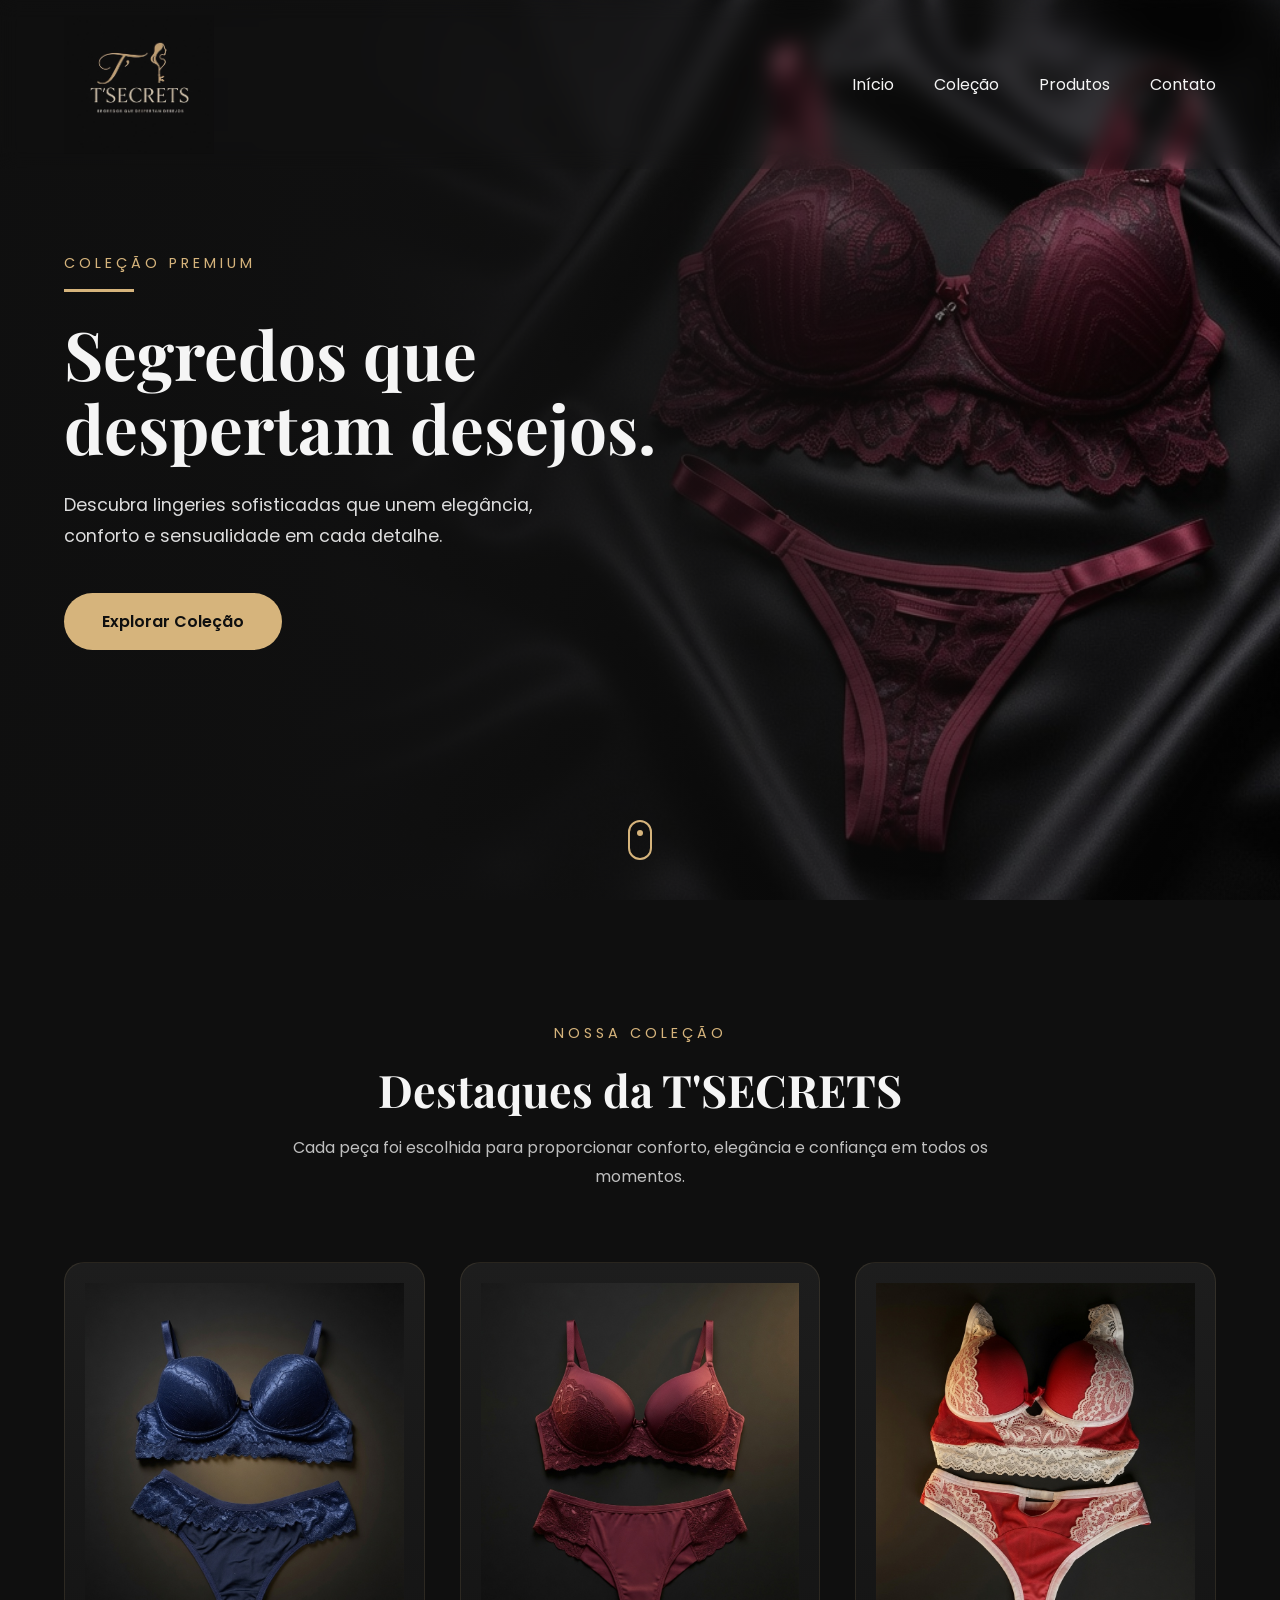
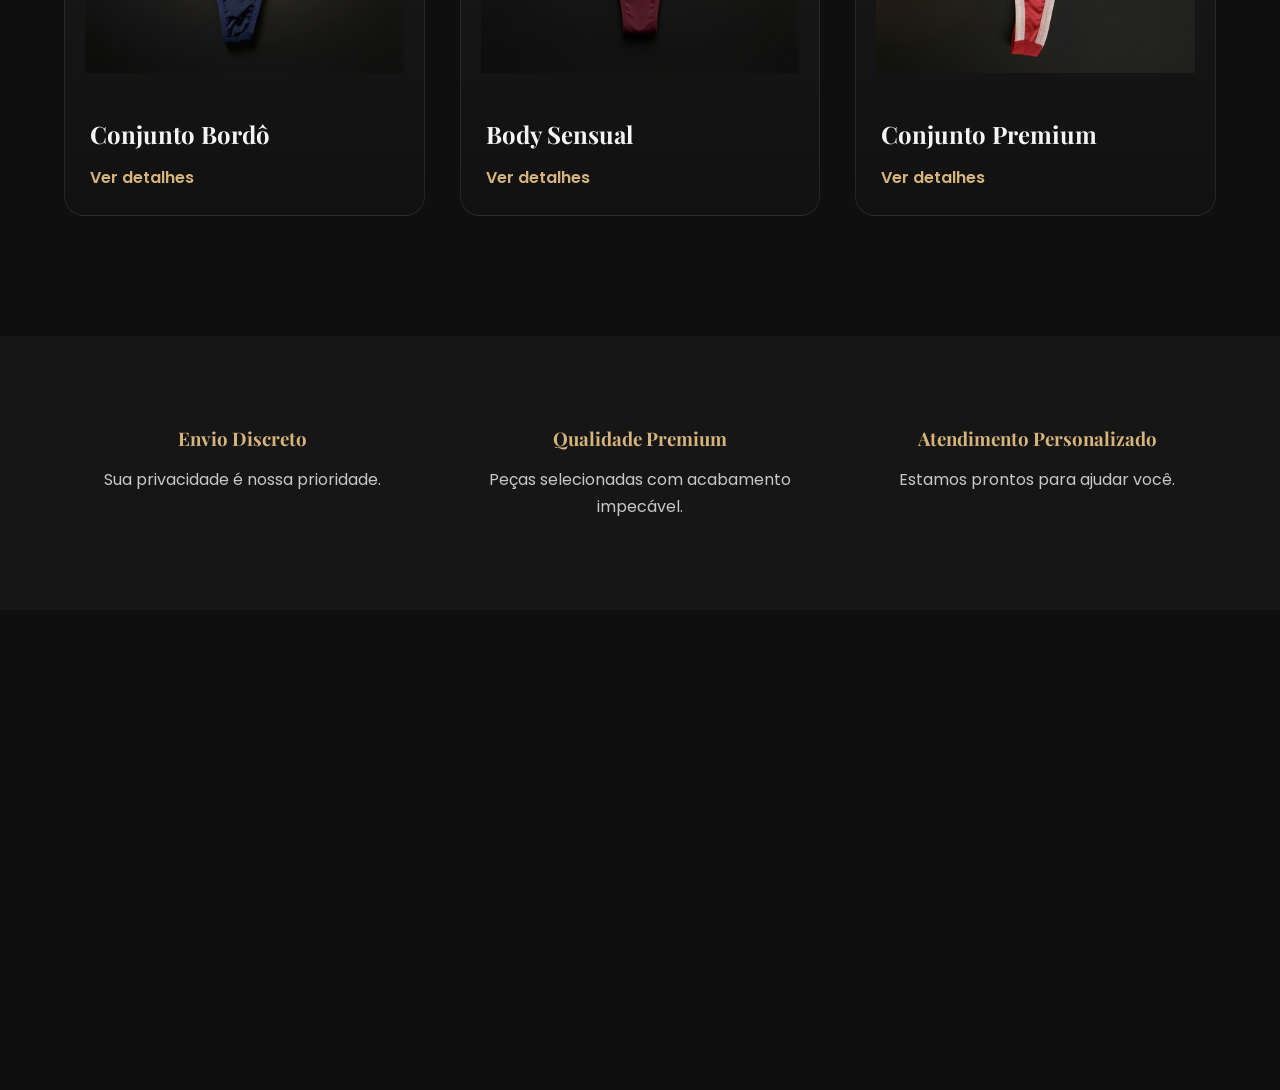
==== index.html @ 8a4ca5a6 "Initial commit" ====
<!DOCTYPE html>
<html lang="pt-br">
<head>
    <meta charset="UTF-8">
    <meta name="viewport" content="width=device-width, initial-scale=1.0">
    <title>T'SECRETS | Segredos que despertam desejos</title>
    <meta name="description"
        content="Lingeries e acessórios que despertam desejos. Elegância, conforto e sensualidade.">
    <link rel="stylesheet" href="css/style.css">
</head>
<body>
    <header>
    <div class="container">
        <a href="#" class="logo">
            <img src="images/logo.png" alt="">
        </a>
        <nav>
            <ul>
                <li><a href="#inicio">Início</a></li>
                <li><a href="#colecao">Coleção</a></li>
                <li><a href="#produtos">Produtos</a></li>
                <li><a href="#contato">Contato</a></li>
            </ul>
        </nav>
    </div>
</header>
    <main>
        <section id="inicio" class="hero">
    <div class="container">
        <div class="hero-text">
            <span class="subtitulo">
                Coleção Premium
            </span>
            <h1>
                Segredos que despertam desejos.
            </h1>
            <p>
                Descubra lingeries sofisticadas que unem elegância,
                conforto e sensualidade em cada detalhe.
            </p>
            <a href="#produtos" class="btn">
                Explorar Coleção
            </a>
        </div>
        <div class="scroll-indicator">
            <span></span>
        </div>
    </div>
</section>
        <section id="colecao" class="section">

    <div class="container">

        <div class="section-title">

            <span>Nossa Coleção</span>

            <h2>Destaques da T'SECRETS</h2>

            <p>
                Cada peça foi escolhida para proporcionar conforto,
                elegância e confiança em todos os momentos.
            </p>

        </div>

        <div class="cards">

            <article class="card">

                <img src="images/produto1.png" alt="">

                <div class="card-info">

                    <h3>Conjunto Bordô</h3>

                    <a href="#">Ver detalhes</a>

                </div>

            </article>

            <article class="card">

                <img src="images/produto2.png" alt="">

                <div class="card-info">

                    <h3>Body Sensual</h3>

                    <a href="#">Ver detalhes</a>

                </div>

            </article>

            <article class="card">

                <img src="images/produto3.png" alt="">

                <div class="card-info">

                    <h3>Conjunto Premium</h3>

                    <a href="#">Ver detalhes</a>

                </div>

            </article>

        </div>

    </div>

</section>
        <section id="diferenciais" class="benefits">

    <div class="container">

        <div class="benefit">

            <h3>Envio Discreto</h3>

            <p>Sua privacidade é nossa prioridade.</p>

        </div>

        <div class="benefit">

            <h3>Qualidade Premium</h3>

            <p>Peças selecionadas com acabamento impecável.</p>

        </div>

        <div class="benefit">

            <h3>Atendimento Personalizado</h3>

            <p>Estamos prontos para ajudar você.</p>

        </div>

    </div>

</section>
        <section id="diferenciais" class="section">
        </section>
        <section id="contato" class="section">
        </section>
    </main>
    <footer>
    </footer>
</body>
</html>
---- css/style.css ----
@charset "UTF-8";


@import url("variaveis.css");
@import url("reset.css");
@import url("header.css");
@import url("hero.css");
@import url("cards.css");
@import url("sections.css");
@import url("footer.css");
@import url("responsive.css");


*{
    margin:0;
    padding:0;
    box-sizing:border-box;
}

html{
    scroll-behavior:smooth;
}

body{
    background:var(--preto);
    color:var(--branco);
    font-family:var(--texto);
}

.section{
    padding:120px 0;
}

img{
    display:block;
    width:100%;
}

a{
    text-decoration:none;
    color:inherit;
}

ul{
    list-style:none;
}

.container{
    width:min(1200px,90%);
    margin:auto;
}

/*header*/

header{
    position:fixed;
    top:0;
    left:0;
    width:100%;
    padding: 15px 0;

    background:transparent;
    transition:.4s;
    backdrop-filter:blur(10px);

    z-index:1000;
}

header .container{

    display:flex;
    justify-content:space-between;
    align-items:center;

}

.logo img{
    width:150px;
}

nav ul{

    display:flex;
    gap:40px;

}

nav a{

    transition:.3s;

}

nav a:hover{

    color:var(--dourado);

}

/* ================= HERO ================= */

.hero{
    position: relative;
    min-height:100vh;
    display:flex;
    align-items:center;

    background:
        linear-gradient(
            to right,
            rgba(15,15,15,.95) 15%,
            rgba(15,15,15,.80) 45%,
            rgba(15,15,15,.45) 75%,
            rgba(15,15,15,.15) 100%
        ),
        url("../images/hero-bg.png");

    background-size:cover;
    background-position:center;
    background-repeat:no-repeat;
}

.hero-text{
    max-width:600px;
}

.subtitulo{
    display:inline-block;
    color:var(--dourado);
    letter-spacing:4px;
    text-transform:uppercase;
    font-size:.9rem;
    margin-bottom:15px;
}

.hero h1{
    font-family:var(--titulo);
    font-size:4.2rem;
    line-height:1.1;
    margin-bottom:25px;
}

.hero h1::before{

    content:"";

    display:block;

    width:70px;

    height:3px;

    background:var(--dourado);

    margin-bottom:25px;

}

.hero p{
    font-size:1.1rem;
    color:#ddd;
    line-height:1.8;
    max-width:520px;
    margin-bottom:40px;
}

.btn{
    display:inline-block;
    padding:16px 38px;
    background:var(--dourado);
    color:var(--preto);
    border-radius:40px;
    font-weight:600;
    transition:.35s;
}

.btn:hover{
    transform:translateY(-4px);
    box-shadow:0 15px 35px rgba(214,180,124,.35);
}

.scroll-indicator{

    position:absolute;

    bottom:40px;

    left:50%;

    transform:translateX(-50%);

}

.scroll-indicator span{

    display:block;

    width:24px;

    height:40px;

    border:2px solid var(--dourado);

    border-radius:20px;

    position:relative;

}

.scroll-indicator span::before{

    content:"";

    position:absolute;

    width:6px;
    height:6px;

    background:var(--dourado);

    border-radius:50%;

    left:50%;
    top:8px;

    transform:translateX(-50%);

    animation:scroll 1.8s infinite;

}

@keyframes scroll{

    0%{
        opacity:0;
        transform:translate(-50%,0);
    }

    50%{
        opacity:1;
    }

    100%{
        opacity:0;
        transform:translate(-50%,16px);
    }

}

/*================ SEÇÕES ================*/

.section-title{

    text-align:center;
    max-width:700px;
    margin:0 auto 70px;

}

.section-title span{

    color:var(--dourado);
    text-transform:uppercase;
    letter-spacing:4px;
    font-size:.9rem;

}

.section-title h2{

    margin:15px 0;

    font-size:2.8rem;

    font-family:var(--titulo);

}

.section-title p{

    color:#bfbfbf;

    line-height:1.8;

}

.cards{

    display:grid;

    grid-template-columns:repeat(3,1fr);

    gap:35px;

}
.card{
    background:linear-gradient(
        180deg,
        #1d1d1d 0%,
        #111111 100%
    );

    border:1px solid rgba(214,180,124,.12);

    border-radius:20px;

    overflow:hidden;

    transition:.35s ease;

    cursor:pointer;
}
.card img{

    height:430px;

    object-fit:cover;

    padding:20px;

    transition:.5s;

}
.card-info{

    padding:25px;

}
.card-info h3{

    margin-bottom:15px;

    font-family:var(--titulo);

    font-size:1.5rem;

}
.card-info a{

    display:inline-flex;

    align-items:center;

    gap:8px;

    color:var(--dourado);

    font-weight:600;

    transition:.3s;

}
.card-info a:hover{

    letter-spacing:.5px;

}
.card:hover{

    transform:translateY(-8px);

    border-color:rgba(214,180,124,.45);

    box-shadow:
        0 20px 40px rgba(0,0,0,.45),
        0 0 30px rgba(214,180,124,.10);

}

.card:hover img{

    transform:scale(1.05);

}
.benefits{

    background:#161616;

    padding:90px 0;

}

.benefits .container{

    display:grid;

    grid-template-columns:repeat(3,1fr);

    gap:40px;

}

.benefit{

    text-align:center;

}

.benefit h3{

    color:var(--dourado);

    margin-bottom:15px;

    font-family:var(--titulo);

}

.benefit p{

    color:#c8c8c8;

    line-height:1.7;

}
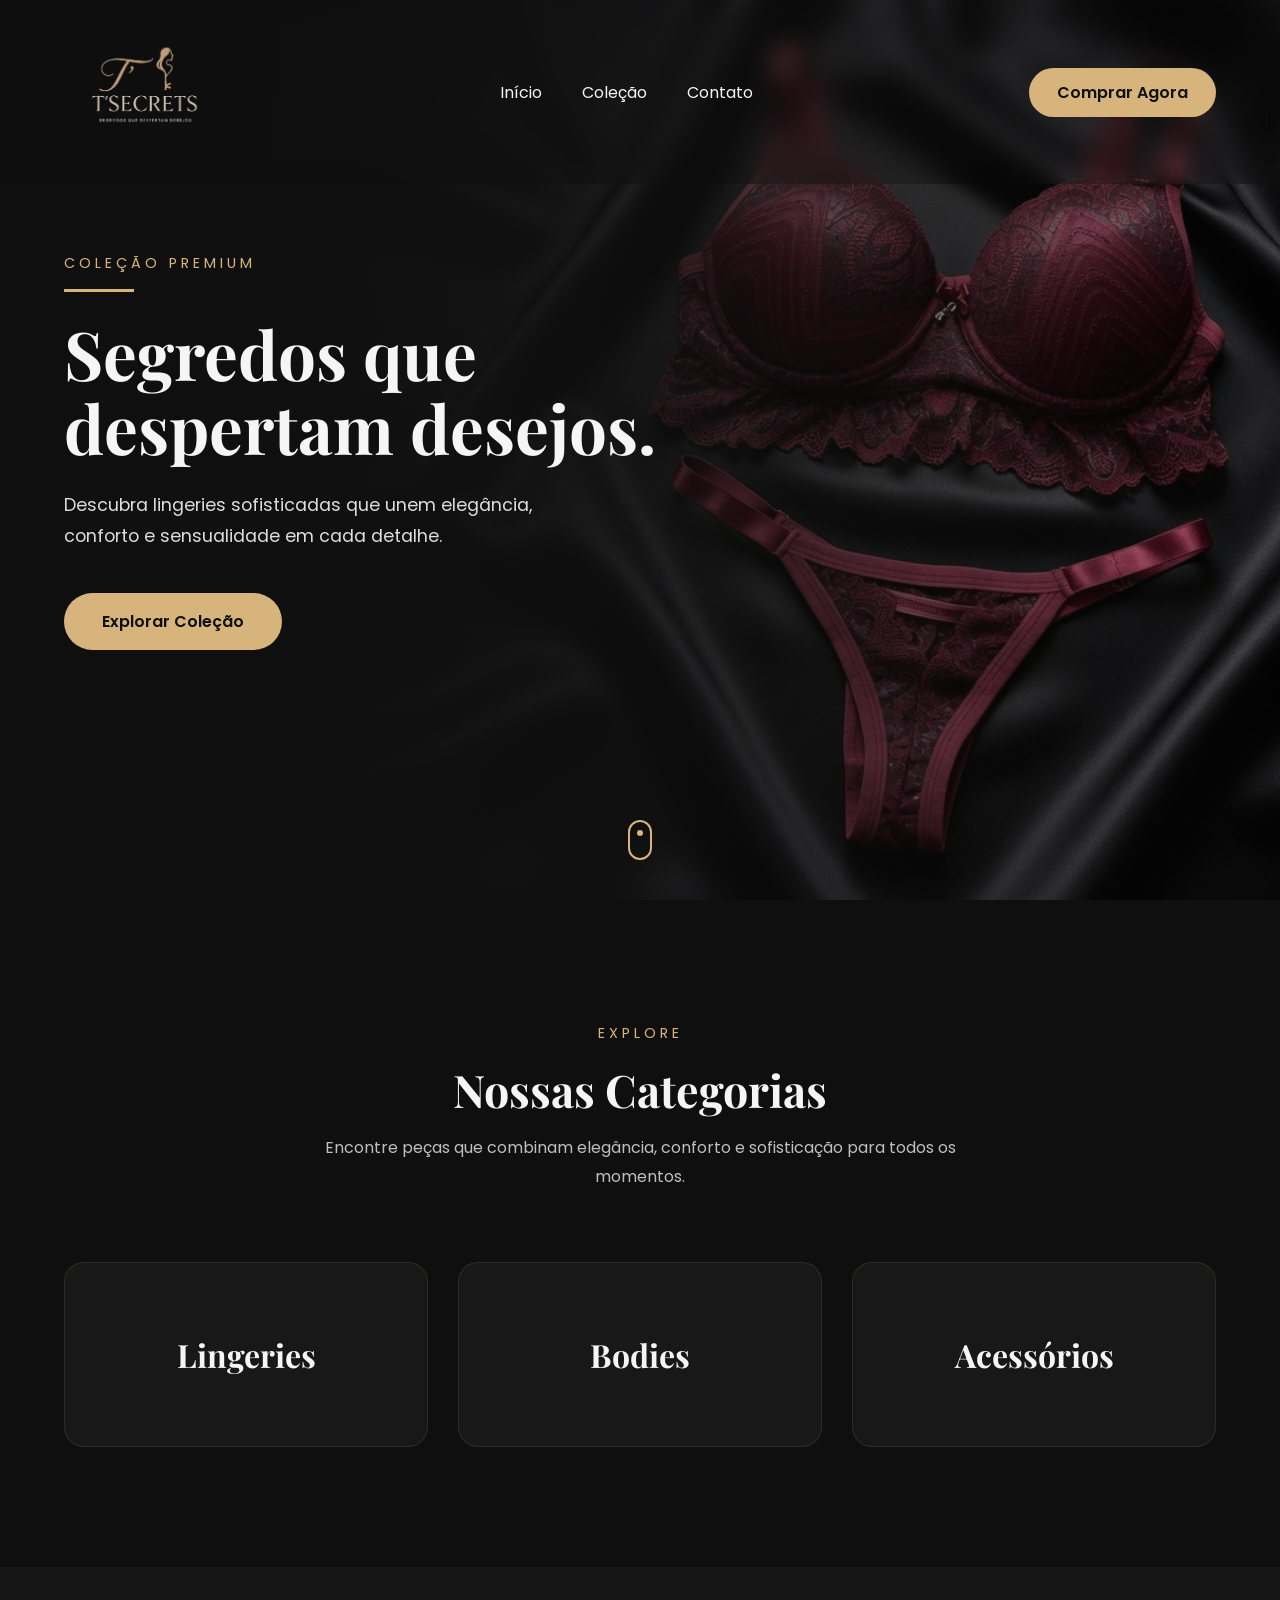
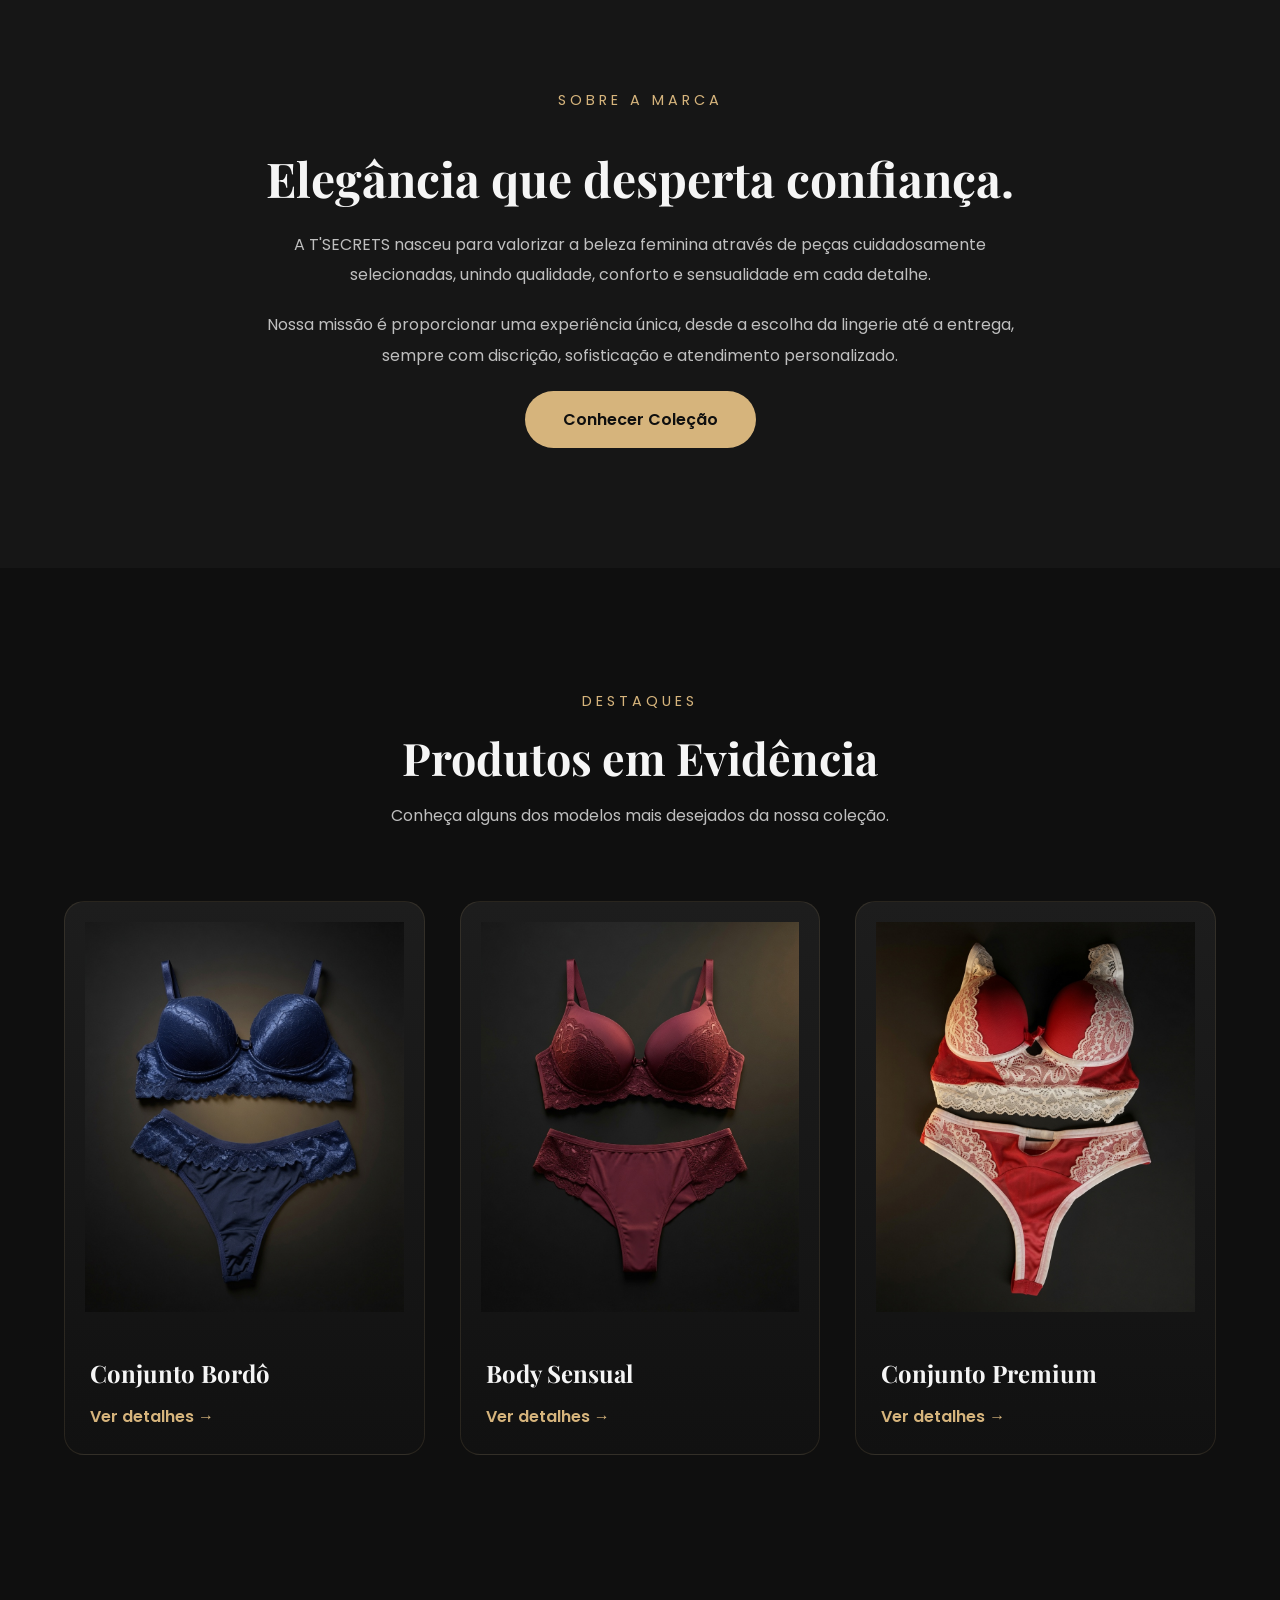
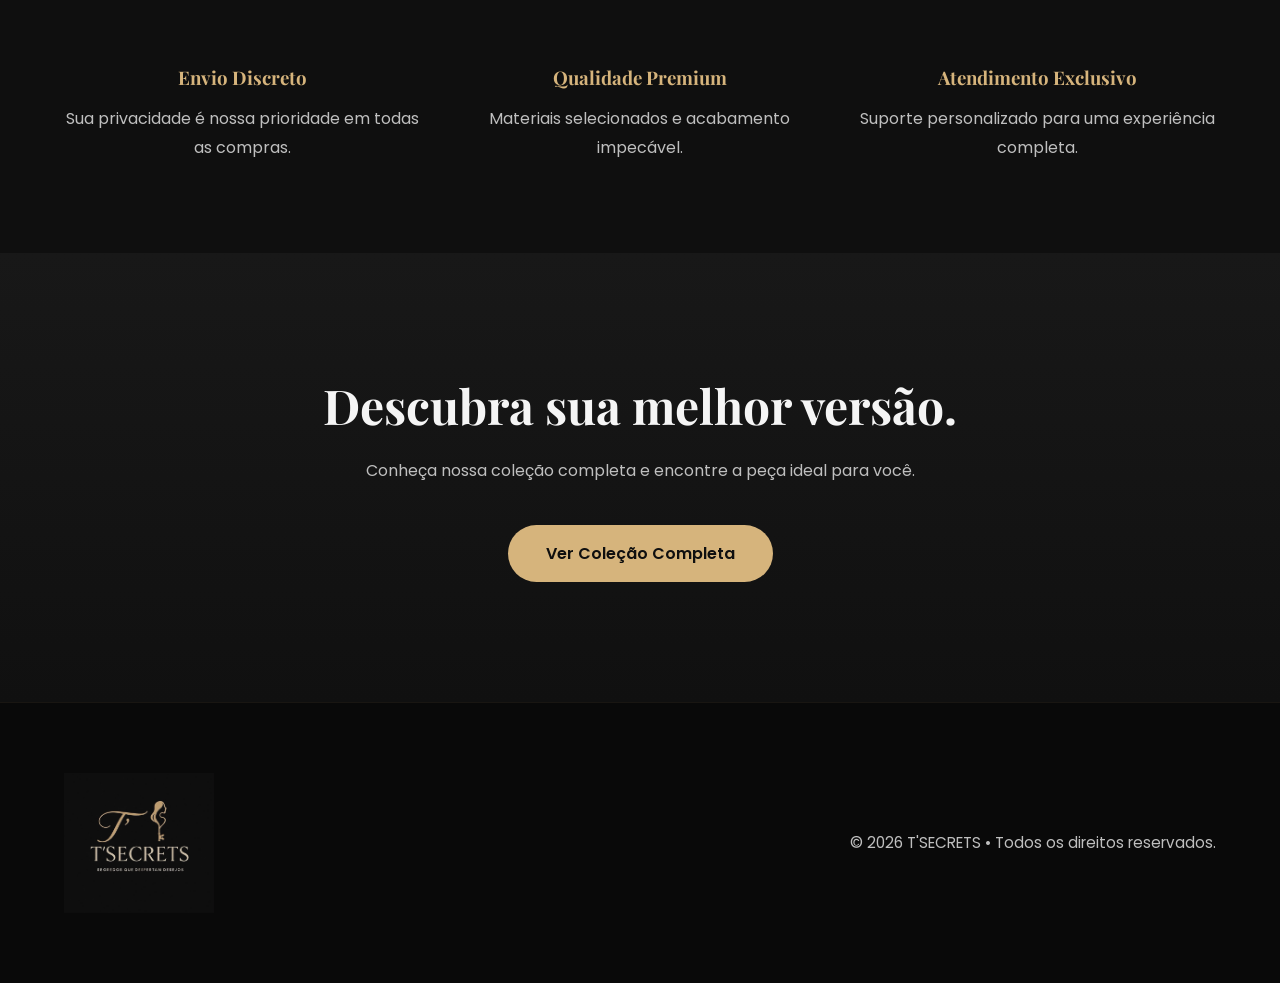
==== commit a35cbd4a: "index.html-check" ====
--- a/index.html
+++ b/index.html
@@ -1,155 +1,367 @@
 <!DOCTYPE html>
-<html lang="pt-br">
+<html lang="pt-BR">
+
 <head>
     <meta charset="UTF-8">
     <meta name="viewport" content="width=device-width, initial-scale=1.0">
+
     <title>T'SECRETS | Segredos que despertam desejos</title>
+
     <meta name="description"
         content="Lingeries e acessórios que despertam desejos. Elegância, conforto e sensualidade.">
+
     <link rel="stylesheet" href="css/style.css">
 </head>
+
 <body>
+
+    <!-- ================= HEADER ================= -->
+
     <header>
-    <div class="container">
-        <a href="#" class="logo">
-            <img src="images/logo.png" alt="">
-        </a>
-        <nav>
-            <ul>
-                <li><a href="#inicio">Início</a></li>
-                <li><a href="#colecao">Coleção</a></li>
-                <li><a href="#produtos">Produtos</a></li>
-                <li><a href="#contato">Contato</a></li>
-            </ul>
-        </nav>
-    </div>
-</header>
+
+        <div class="container">
+
+            <a href="index.html" class="logo">
+                <img src="images/logo.png" alt="T'SECRETS">
+            </a>
+
+            <nav class="menu">
+
+                <ul>
+
+                    <li>
+                        <a href="index.html" class="active">
+                            Início
+                        </a>
+                    </li>
+
+                    <li>
+                        <a href="colecao.html">
+                            Coleção
+                        </a>
+                    </li>
+
+                    <li>
+                        <a href="contato.html">
+                            Contato
+                        </a>
+                    </li>
+
+                </ul>
+
+            </nav>
+
+            <a href="contato.html" class="btn-header">
+                Comprar Agora
+            </a>
+
+        </div>
+
+    </header>
+
+    <!-- ================= MAIN ================= -->
+
     <main>
-        <section id="inicio" class="hero">
-    <div class="container">
-        <div class="hero-text">
-            <span class="subtitulo">
-                Coleção Premium
-            </span>
-            <h1>
-                Segredos que despertam desejos.
-            </h1>
+
+        <!-- ================= HERO ================= -->
+
+        <section class="hero">
+
+            <div class="container">
+
+                <div class="hero-text">
+
+                    <span class="subtitulo">
+                        Coleção Premium
+                    </span>
+
+                    <h1>
+                        Segredos que despertam desejos.
+                    </h1>
+
+                    <p>
+                        Descubra lingeries sofisticadas que unem elegância,
+                        conforto e sensualidade em cada detalhe.
+                    </p>
+
+                    <a href="colecao.html" class="btn">
+                        Explorar Coleção
+                    </a>
+
+                </div>
+
+            </div>
+
+            <div class="scroll-indicator">
+                <span></span>
+            </div>
+
+        </section>
+
+        <!-- ================= CATEGORIAS ================= -->
+
+        <section class="section categories">
+
+            <div class="container">
+
+                <div class="section-title">
+
+                    <span>Explore</span>
+
+                    <h2>Nossas Categorias</h2>
+
+                    <p>
+                        Encontre peças que combinam elegância, conforto e
+                        sofisticação para todos os momentos.
+                    </p>
+
+                </div>
+
+                <div class="categories-grid">
+
+                    <a href="colecao.html" class="category-card">
+
+                        <h3>Lingeries</h3>
+
+                    </a>
+
+                    <a href="colecao.html" class="category-card">
+
+                        <h3>Bodies</h3>
+
+                    </a>
+
+                    <a href="colecao.html" class="category-card">
+
+                        <h3>Acessórios</h3>
+
+                    </a>
+
+                </div>
+
+            </div>
+
+        </section>
+
+        <!-- ================= SOBRE ================= -->
+
+        <section class="section about">
+
+            <div class="container">
+
+                <div class="about-content">
+
+                    <span class="subtitulo">
+                        Sobre a Marca
+                    </span>
+
+                    <h2>
+                        Elegância que desperta confiança.
+                    </h2>
+
+                    <p>
+                        A T'SECRETS nasceu para valorizar a beleza feminina através
+                        de peças cuidadosamente selecionadas, unindo qualidade,
+                        conforto e sensualidade em cada detalhe.
+                    </p>
+
+                    <p>
+                        Nossa missão é proporcionar uma experiência única, desde a
+                        escolha da lingerie até a entrega, sempre com discrição,
+                        sofisticação e atendimento personalizado.
+                    </p>
+
+                    <a href="colecao.html" class="btn">
+                        Conhecer Coleção
+                    </a>
+
+                </div>
+
+            </div>
+
+        </section>
+
+        <!-- ================= PRODUTOS ================= -->
+
+        <section class="section products">
+
+            <div class="container">
+
+                <div class="section-title">
+
+                    <span>Destaques</span>
+
+                    <h2>Produtos em Evidência</h2>
+
+                    <p>
+                        Conheça alguns dos modelos mais desejados da nossa coleção.
+                    </p>
+
+                </div>
+
+                <div class="product-grid">
+
+                    <article class="product-card">
+
+                        <img
+                            src="images/produto1.png"
+                            alt="Conjunto Bordô"
+                            class="product-card__image">
+
+                        <div class="product-card__content">
+
+                            <h3 class="product-card__title">
+                                Conjunto Bordô
+                            </h3>
+
+                            <a
+                                href="produto.html"
+                                class="product-card__link">
+
+                                Ver detalhes →
+
+                            </a>
+
+                        </div>
+
+                    </article>
+
+                    <article class="product-card">
+
+                        <img
+                            src="images/produto2.png"
+                            alt="Body Sensual"
+                            class="product-card__image">
+
+                        <div class="product-card__content">
+
+                            <h3 class="product-card__title">
+                                Body Sensual
+                            </h3>
+
+                            <a
+                                href="produto.html"
+                                class="product-card__link">
+
+                                Ver detalhes →
+
+                            </a>
+
+                        </div>
+
+                    </article>
+
+                    <article class="product-card">
+
+                        <img
+                            src="images/produto3.png"
+                            alt="Conjunto Premium"
+                            class="product-card__image">
+
+                        <div class="product-card__content">
+
+                            <h3 class="product-card__title">
+                                Conjunto Premium
+                            </h3>
+
+                            <a
+                                href="produto.html"
+                                class="product-card__link">
+
+                                Ver detalhes →
+
+                            </a>
+
+                        </div>
+
+                    </article>
+
+                </div>
+
+            </div>
+
+        </section>
+
+        <!-- ================= BENEFÍCIOS ================= -->
+
+        <section class="benefits">
+
+            <div class="container">
+
+                <div class="benefit">
+
+                    <h3>Envio Discreto</h3>
+
+                    <p>
+                        Sua privacidade é nossa prioridade em todas as compras.
+                    </p>
+
+                </div>
+
+                <div class="benefit">
+
+                    <h3>Qualidade Premium</h3>
+
+                    <p>
+                        Materiais selecionados e acabamento impecável.
+                    </p>
+
+                </div>
+
+                <div class="benefit">
+
+                    <h3>Atendimento Exclusivo</h3>
+
+                    <p>
+                        Suporte personalizado para uma experiência completa.
+                    </p>
+
+                </div>
+
+            </div>
+
+        </section>
+
+        <!-- ================= CTA ================= -->
+
+        <section class="section cta">
+
+            <div class="container">
+
+                <h2>
+                    Descubra sua melhor versão.
+                </h2>
+
+                <p>
+                    Conheça nossa coleção completa e encontre a peça ideal para você.
+                </p>
+
+                <a href="colecao.html" class="btn">
+                    Ver Coleção Completa
+                </a>
+
+            </div>
+
+        </section>
+
+    </main>
+
+    <!-- ================= FOOTER ================= -->
+
+    <footer>
+
+        <div class="container">
+
+            <img src="images/logo.png" alt="T'SECRETS" class="footer-logo">
+
             <p>
-                Descubra lingeries sofisticadas que unem elegância,
-                conforto e sensualidade em cada detalhe.
+                © 2026 T'SECRETS • Todos os direitos reservados.
             </p>
-            <a href="#produtos" class="btn">
-                Explorar Coleção
-            </a>
+
         </div>
-        <div class="scroll-indicator">
-            <span></span>
-        </div>
-    </div>
-</section>
-        <section id="colecao" class="section">
-
-    <div class="container">
-
-        <div class="section-title">
-
-            <span>Nossa Coleção</span>
-
-            <h2>Destaques da T'SECRETS</h2>
-
-            <p>
-                Cada peça foi escolhida para proporcionar conforto,
-                elegância e confiança em todos os momentos.
-            </p>
-
-        </div>
-
-        <div class="cards">
-
-            <article class="card">
-
-                <img src="images/produto1.png" alt="">
-
-                <div class="card-info">
-
-                    <h3>Conjunto Bordô</h3>
-
-                    <a href="#">Ver detalhes</a>
-
-                </div>
-
-            </article>
-
-            <article class="card">
-
-                <img src="images/produto2.png" alt="">
-
-                <div class="card-info">
-
-                    <h3>Body Sensual</h3>
-
-                    <a href="#">Ver detalhes</a>
-
-                </div>
-
-            </article>
-
-            <article class="card">
-
-                <img src="images/produto3.png" alt="">
-
-                <div class="card-info">
-
-                    <h3>Conjunto Premium</h3>
-
-                    <a href="#">Ver detalhes</a>
-
-                </div>
-
-            </article>
-
-        </div>
-
-    </div>
-
-</section>
-        <section id="diferenciais" class="benefits">
-
-    <div class="container">
-
-        <div class="benefit">
-
-            <h3>Envio Discreto</h3>
-
-            <p>Sua privacidade é nossa prioridade.</p>
-
-        </div>
-
-        <div class="benefit">
-
-            <h3>Qualidade Premium</h3>
-
-            <p>Peças selecionadas com acabamento impecável.</p>
-
-        </div>
-
-        <div class="benefit">
-
-            <h3>Atendimento Personalizado</h3>
-
-            <p>Estamos prontos para ajudar você.</p>
-
-        </div>
-
-    </div>
-
-</section>
-        <section id="diferenciais" class="section">
-        </section>
-        <section id="contato" class="section">
-        </section>
-    </main>
-    <footer>
+
     </footer>
+
 </body>
+
 </html>
--- a/css/style.css
+++ b/css/style.css
@@ -8,408 +8,4 @@
 @import url("cards.css");
 @import url("sections.css");
 @import url("footer.css");
-@import url("responsive.css");
-
-
-*{
-    margin:0;
-    padding:0;
-    box-sizing:border-box;
-}
-
-html{
-    scroll-behavior:smooth;
-}
-
-body{
-    background:var(--preto);
-    color:var(--branco);
-    font-family:var(--texto);
-}
-
-.section{
-    padding:120px 0;
-}
-
-img{
-    display:block;
-    width:100%;
-}
-
-a{
-    text-decoration:none;
-    color:inherit;
-}
-
-ul{
-    list-style:none;
-}
-
-.container{
-    width:min(1200px,90%);
-    margin:auto;
-}
-
-/*header*/
-
-header{
-    position:fixed;
-    top:0;
-    left:0;
-    width:100%;
-    padding: 15px 0;
-
-    background:transparent;
-    transition:.4s;
-    backdrop-filter:blur(10px);
-
-    z-index:1000;
-}
-
-header .container{
-
-    display:flex;
-    justify-content:space-between;
-    align-items:center;
-
-}
-
-.logo img{
-    width:150px;
-}
-
-nav ul{
-
-    display:flex;
-    gap:40px;
-
-}
-
-nav a{
-
-    transition:.3s;
-
-}
-
-nav a:hover{
-
-    color:var(--dourado);
-
-}
-
-/* ================= HERO ================= */
-
-.hero{
-    position: relative;
-    min-height:100vh;
-    display:flex;
-    align-items:center;
-
-    background:
-        linear-gradient(
-            to right,
-            rgba(15,15,15,.95) 15%,
-            rgba(15,15,15,.80) 45%,
-            rgba(15,15,15,.45) 75%,
-            rgba(15,15,15,.15) 100%
-        ),
-        url("../images/hero-bg.png");
-
-    background-size:cover;
-    background-position:center;
-    background-repeat:no-repeat;
-}
-
-.hero-text{
-    max-width:600px;
-}
-
-.subtitulo{
-    display:inline-block;
-    color:var(--dourado);
-    letter-spacing:4px;
-    text-transform:uppercase;
-    font-size:.9rem;
-    margin-bottom:15px;
-}
-
-.hero h1{
-    font-family:var(--titulo);
-    font-size:4.2rem;
-    line-height:1.1;
-    margin-bottom:25px;
-}
-
-.hero h1::before{
-
-    content:"";
-
-    display:block;
-
-    width:70px;
-
-    height:3px;
-
-    background:var(--dourado);
-
-    margin-bottom:25px;
-
-}
-
-.hero p{
-    font-size:1.1rem;
-    color:#ddd;
-    line-height:1.8;
-    max-width:520px;
-    margin-bottom:40px;
-}
-
-.btn{
-    display:inline-block;
-    padding:16px 38px;
-    background:var(--dourado);
-    color:var(--preto);
-    border-radius:40px;
-    font-weight:600;
-    transition:.35s;
-}
-
-.btn:hover{
-    transform:translateY(-4px);
-    box-shadow:0 15px 35px rgba(214,180,124,.35);
-}
-
-.scroll-indicator{
-
-    position:absolute;
-
-    bottom:40px;
-
-    left:50%;
-
-    transform:translateX(-50%);
-
-}
-
-.scroll-indicator span{
-
-    display:block;
-
-    width:24px;
-
-    height:40px;
-
-    border:2px solid var(--dourado);
-
-    border-radius:20px;
-
-    position:relative;
-
-}
-
-.scroll-indicator span::before{
-
-    content:"";
-
-    position:absolute;
-
-    width:6px;
-    height:6px;
-
-    background:var(--dourado);
-
-    border-radius:50%;
-
-    left:50%;
-    top:8px;
-
-    transform:translateX(-50%);
-
-    animation:scroll 1.8s infinite;
-
-}
-
-@keyframes scroll{
-
-    0%{
-        opacity:0;
-        transform:translate(-50%,0);
-    }
-
-    50%{
-        opacity:1;
-    }
-
-    100%{
-        opacity:0;
-        transform:translate(-50%,16px);
-    }
-
-}
-
-/*================ SEÇÕES ================*/
-
-.section-title{
-
-    text-align:center;
-    max-width:700px;
-    margin:0 auto 70px;
-
-}
-
-.section-title span{
-
-    color:var(--dourado);
-    text-transform:uppercase;
-    letter-spacing:4px;
-    font-size:.9rem;
-
-}
-
-.section-title h2{
-
-    margin:15px 0;
-
-    font-size:2.8rem;
-
-    font-family:var(--titulo);
-
-}
-
-.section-title p{
-
-    color:#bfbfbf;
-
-    line-height:1.8;
-
-}
-
-.cards{
-
-    display:grid;
-
-    grid-template-columns:repeat(3,1fr);
-
-    gap:35px;
-
-}
-.card{
-    background:linear-gradient(
-        180deg,
-        #1d1d1d 0%,
-        #111111 100%
-    );
-
-    border:1px solid rgba(214,180,124,.12);
-
-    border-radius:20px;
-
-    overflow:hidden;
-
-    transition:.35s ease;
-
-    cursor:pointer;
-}
-.card img{
-
-    height:430px;
-
-    object-fit:cover;
-
-    padding:20px;
-
-    transition:.5s;
-
-}
-.card-info{
-
-    padding:25px;
-
-}
-.card-info h3{
-
-    margin-bottom:15px;
-
-    font-family:var(--titulo);
-
-    font-size:1.5rem;
-
-}
-.card-info a{
-
-    display:inline-flex;
-
-    align-items:center;
-
-    gap:8px;
-
-    color:var(--dourado);
-
-    font-weight:600;
-
-    transition:.3s;
-
-}
-.card-info a:hover{
-
-    letter-spacing:.5px;
-
-}
-.card:hover{
-
-    transform:translateY(-8px);
-
-    border-color:rgba(214,180,124,.45);
-
-    box-shadow:
-        0 20px 40px rgba(0,0,0,.45),
-        0 0 30px rgba(214,180,124,.10);
-
-}
-
-.card:hover img{
-
-    transform:scale(1.05);
-
-}
-.benefits{
-
-    background:#161616;
-
-    padding:90px 0;
-
-}
-
-.benefits .container{
-
-    display:grid;
-
-    grid-template-columns:repeat(3,1fr);
-
-    gap:40px;
-
-}
-
-.benefit{
-
-    text-align:center;
-
-}
-
-.benefit h3{
-
-    color:var(--dourado);
-
-    margin-bottom:15px;
-
-    font-family:var(--titulo);
-
-}
-
-.benefit p{
-
-    color:#c8c8c8;
-
-    line-height:1.7;
-
-}+@import url("responsive.css");
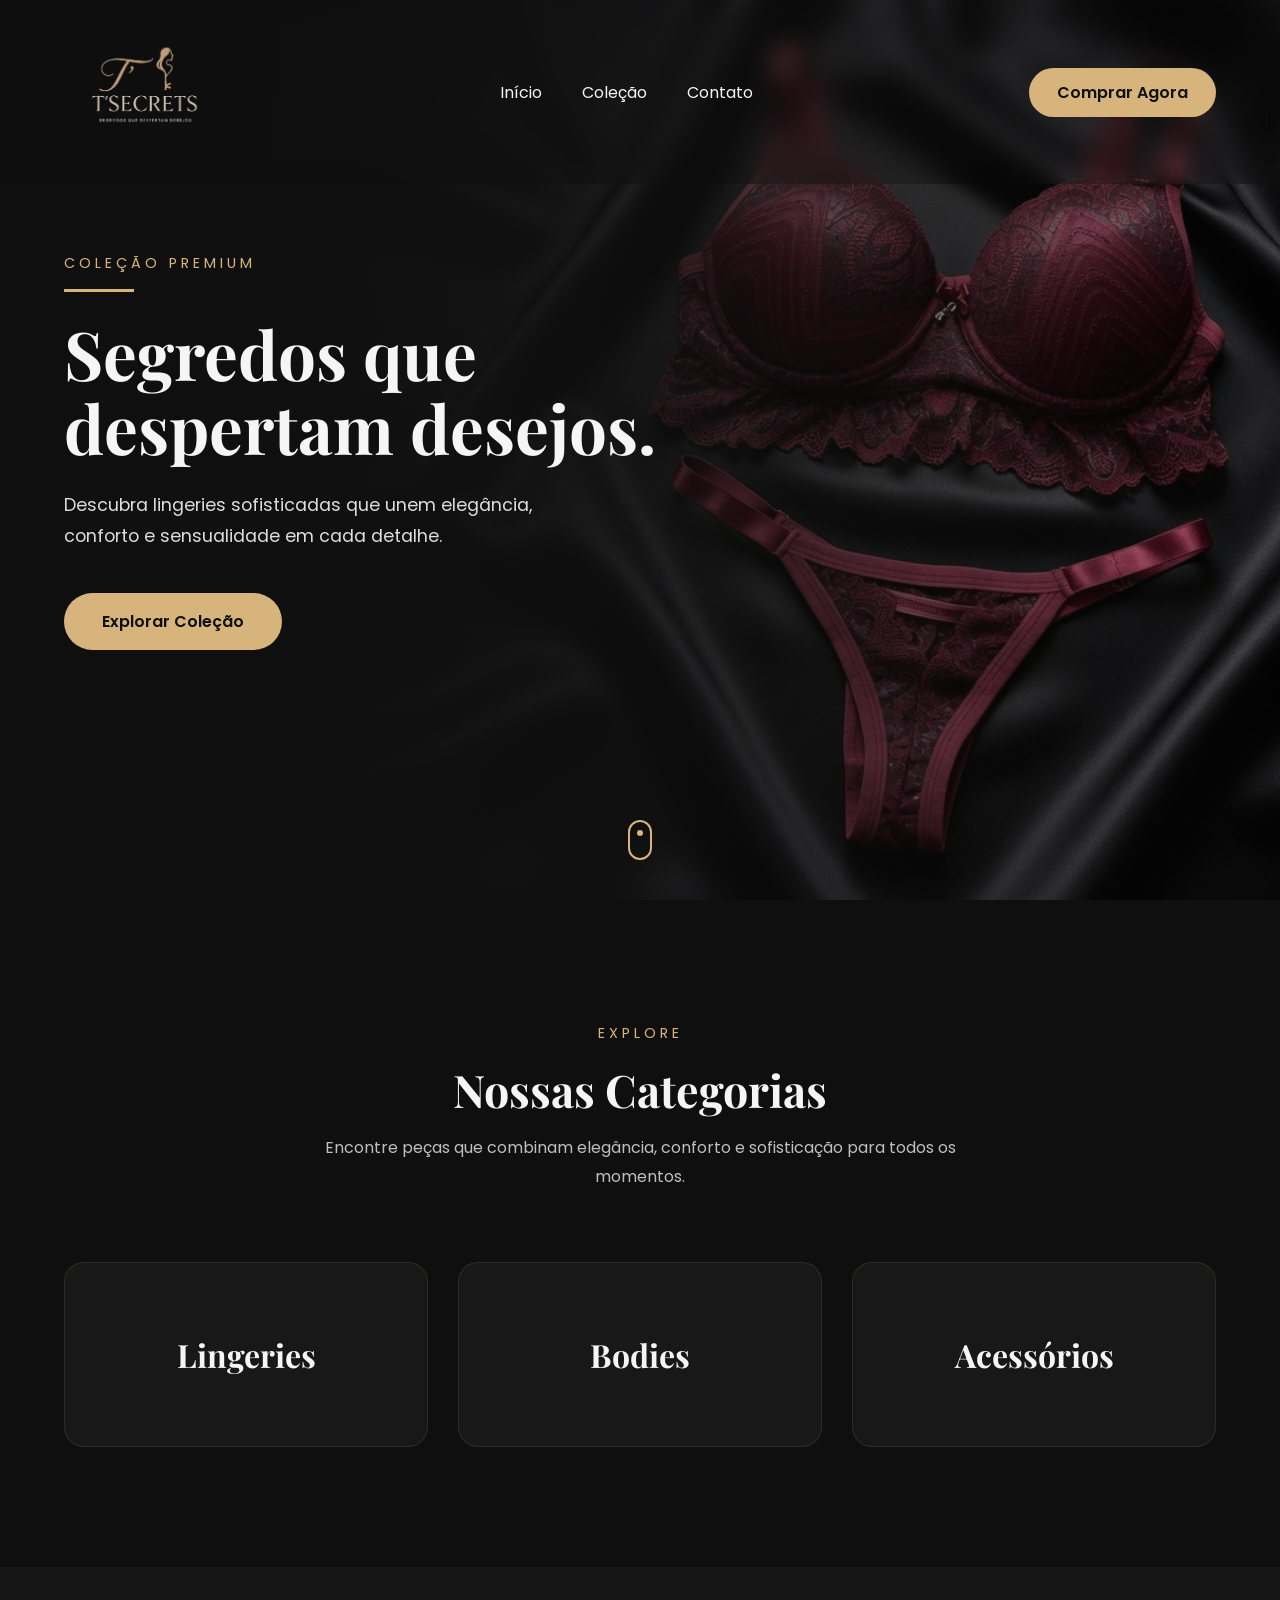
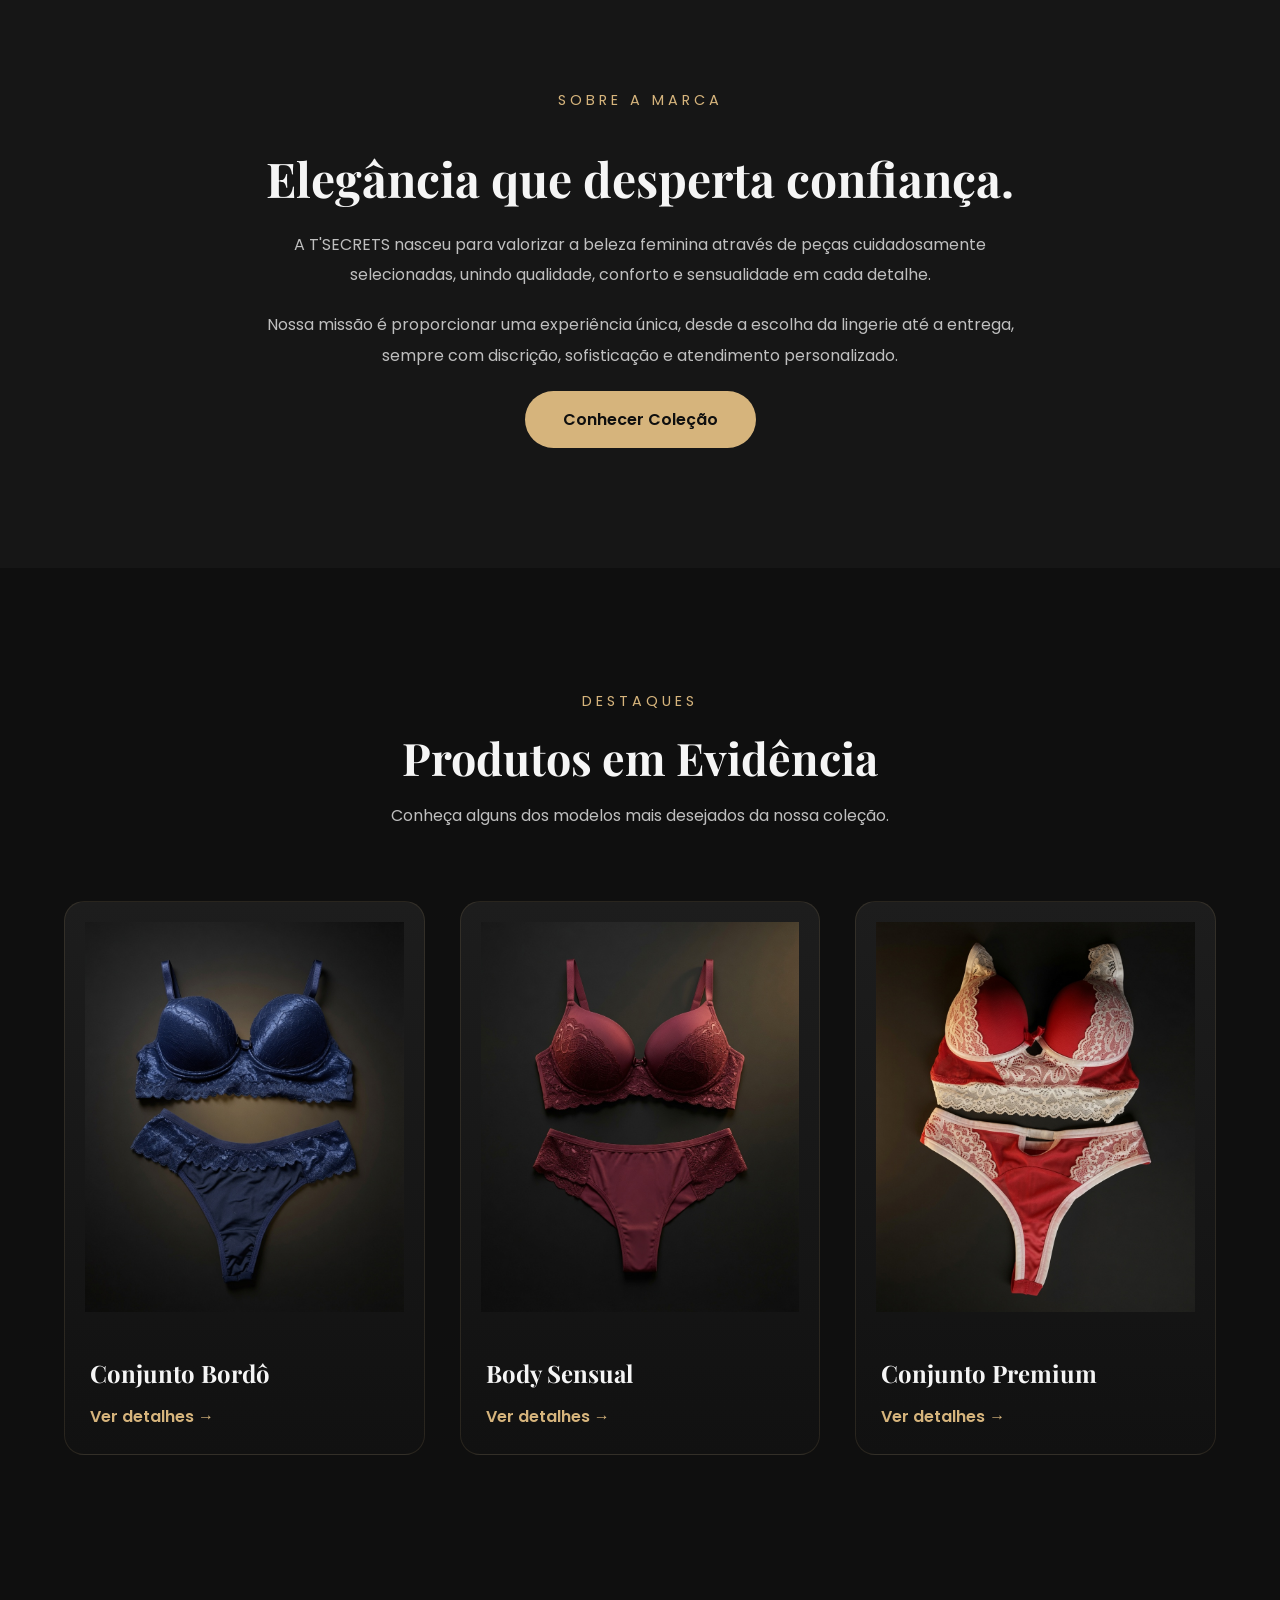
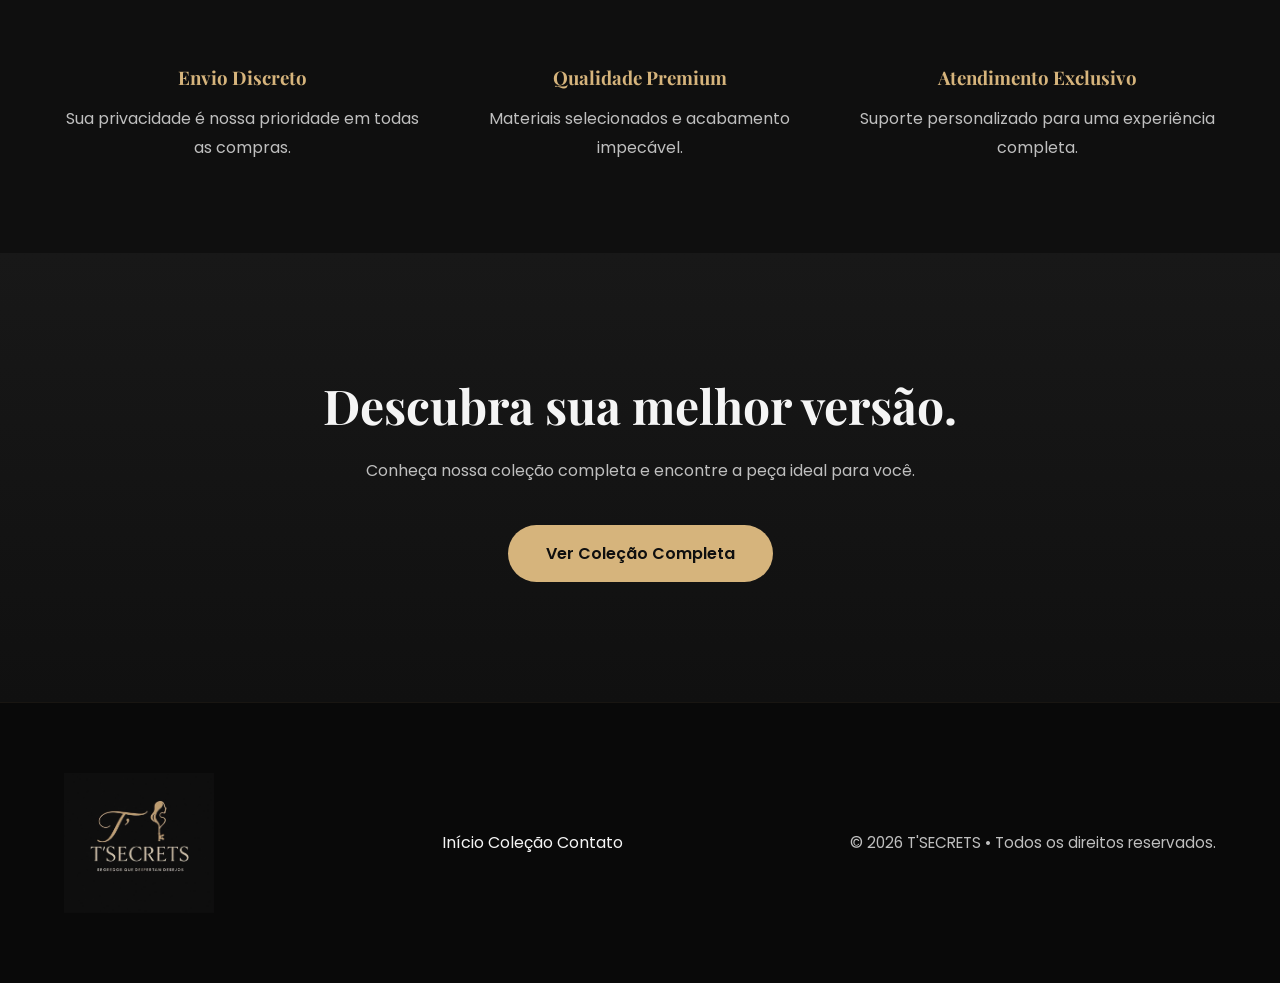
==== commit 49cd5052: "responsive(tablet+mobile)" ====
--- a/index.html
+++ b/index.html
@@ -15,57 +15,77 @@
 
 <body>
 
-    <!-- ================= HEADER ================= -->
-
-    <header>
-
-        <div class="container">
-
-            <a href="index.html" class="logo">
-                <img src="images/logo.png" alt="T'SECRETS">
-            </a>
-
-            <nav class="menu">
-
-                <ul>
-
-                    <li>
-                        <a href="index.html" class="active">
-                            Início
-                        </a>
-                    </li>
-
-                    <li>
-                        <a href="colecao.html">
-                            Coleção
-                        </a>
-                    </li>
-
-                    <li>
-                        <a href="contato.html">
-                            Contato
-                        </a>
-                    </li>
-
-                </ul>
-
-            </nav>
-
-            <a href="contato.html" class="btn-header">
+<!-- ================= HEADER ================= -->
+
+<header class="header">
+
+    <div class="container">
+
+        <a href="index.html" class="logo">
+            <img src="images/logo.png" alt="T'SECRETS">
+        </a>
+
+        <nav class="menu" id="menu">
+
+            <ul>
+
+                <li>
+                    <a href="index.html" class="active">
+                        Início
+                    </a>
+                </li>
+
+                <li>
+                    <a href="colecao.html">
+                        Coleção
+                    </a>
+                </li>
+
+                <li>
+                    <a href="contato.html">
+                        Contato
+                    </a>
+                </li>
+
+            </ul>
+
+            <a href="contato.html" class="btn-header mobile-btn">
                 Comprar Agora
             </a>
 
+        </nav>
+
+        <div class="header-actions">
+
+            <a href="contato.html" class="btn-header desktop-btn">
+                Comprar Agora
+            </a>
+
+            <button
+                class="menu-toggle"
+                id="menuToggle"
+                aria-label="Abrir menu">
+
+                <span></span>
+                <span></span>
+                <span></span>
+
+            </button>
+
         </div>
 
-    </header>
-
+    </div>
+
+</header>
+
+<div class="menu-overlay" id="menuOverlay"></div>
     <!-- ================= MAIN ================= -->
 
     <main>
 
         <!-- ================= HERO ================= -->
 
-        <section class="hero">
+        <section id="inicio" class="hero">
 
             <div class="container">
 
@@ -350,18 +370,39 @@
 
     <footer>
 
-        <div class="container">
-
-            <img src="images/logo.png" alt="T'SECRETS" class="footer-logo">
-
-            <p>
-                © 2026 T'SECRETS • Todos os direitos reservados.
-            </p>
-
-        </div>
-
-    </footer>
-
+    <div class="container">
+
+        <img
+            src="images/logo.png"
+            alt="T'SECRETS"
+            class="footer-logo">
+
+        <nav class="footer-menu">
+
+            <a href="index.html">
+                Início
+            </a>
+
+            <a href="colecao.html">
+                Coleção
+            </a>
+
+            <a href="contato.html">
+                Contato
+            </a>
+
+        </nav>
+
+        <p>
+
+            © 2026 T'SECRETS • Todos os direitos reservados.
+
+        </p>
+
+    </div>
+
+</footer>
+<script src="js/scripts.js"></script>
 </body>
 
 </html>
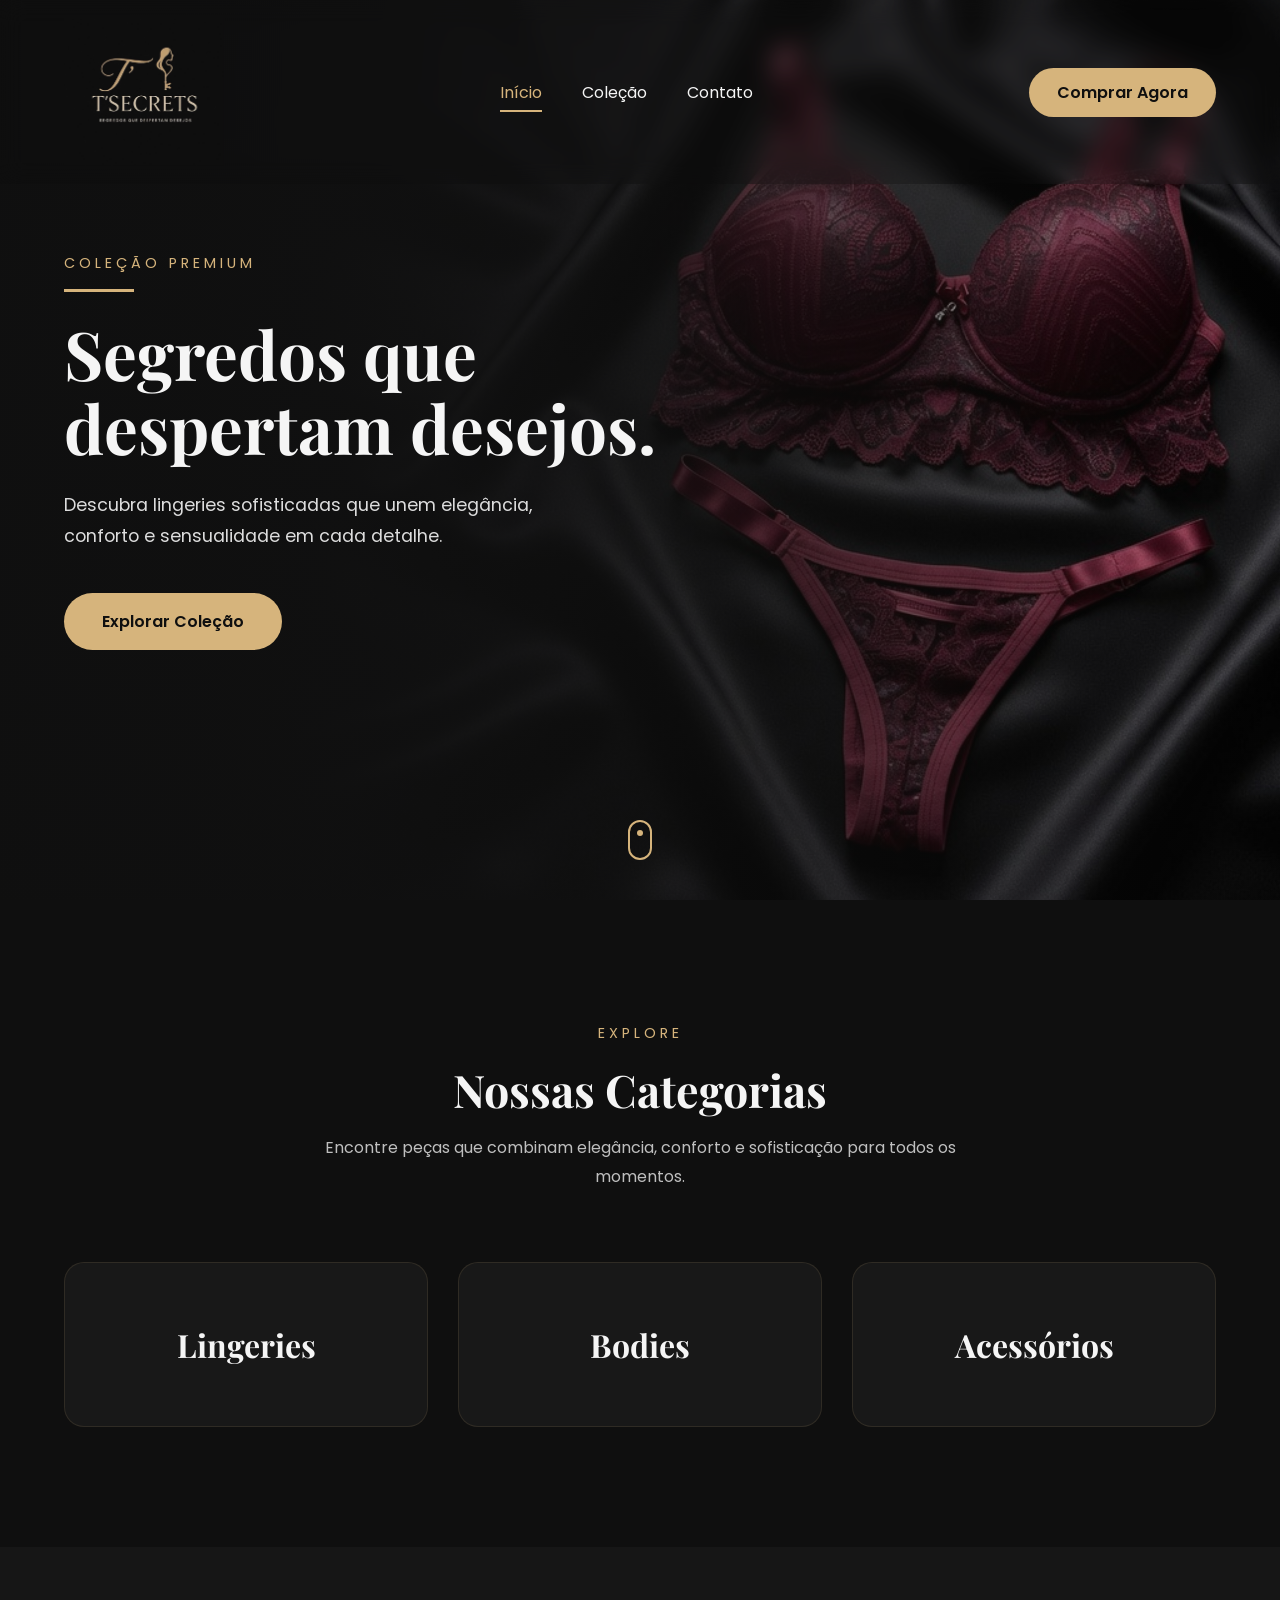
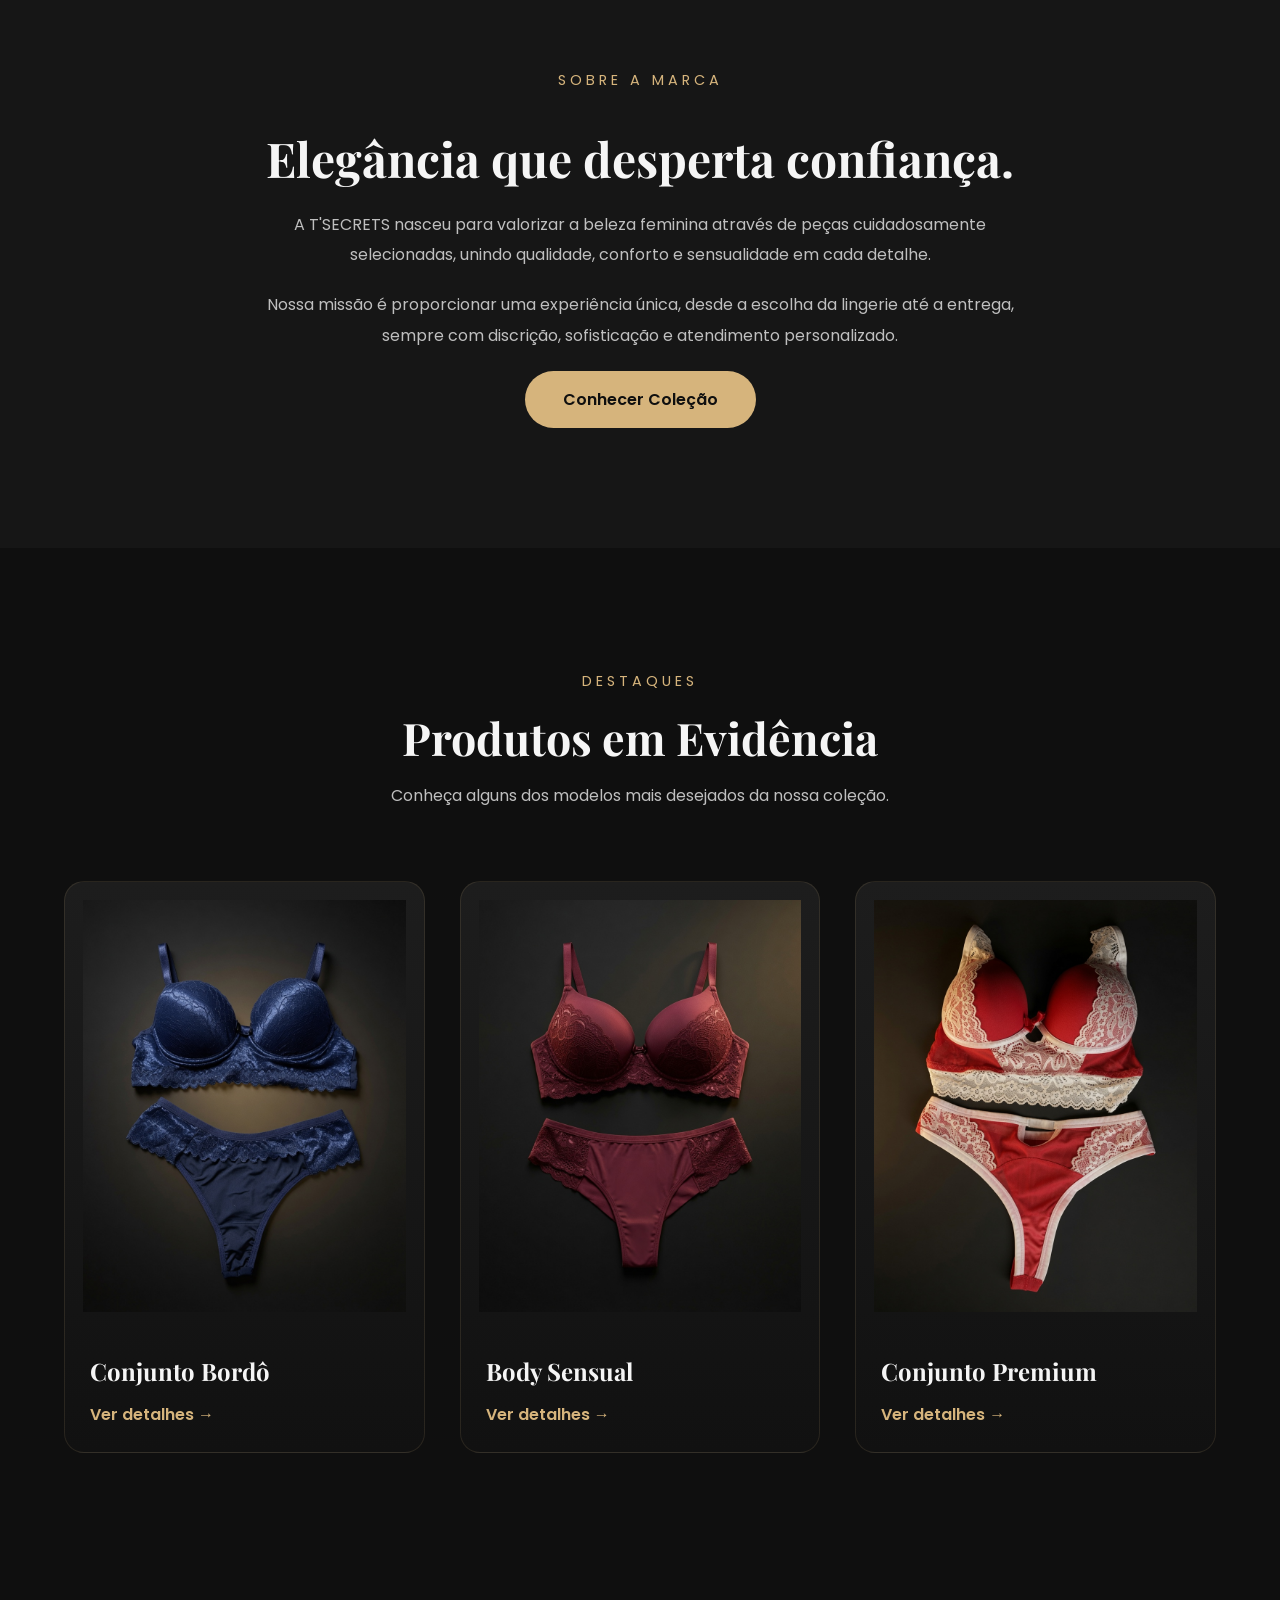
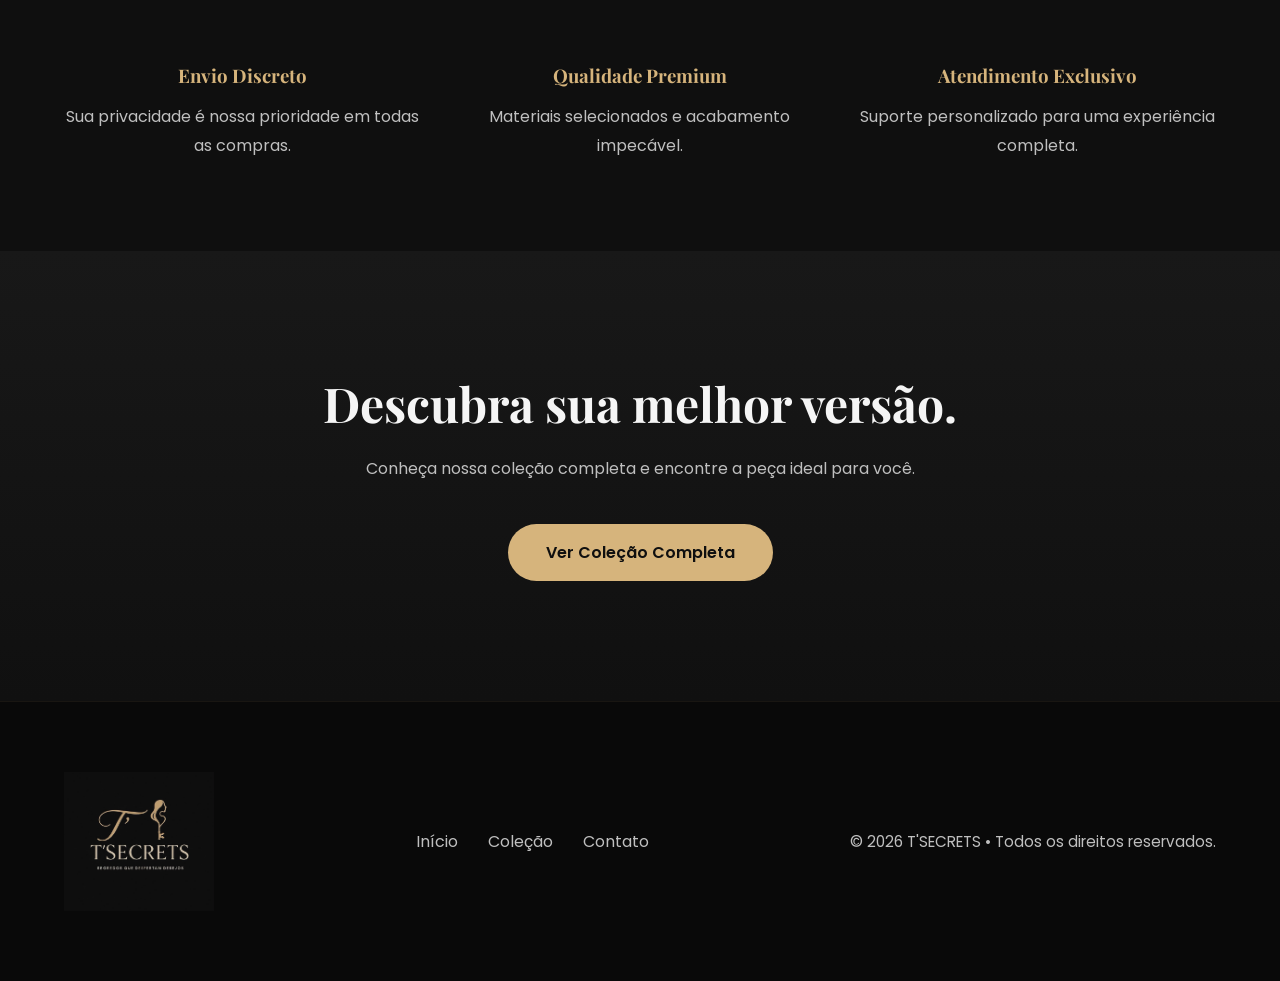
==== commit 5e1f6573: "v1Codex" ====
--- a/index.html
+++ b/index.html
@@ -25,7 +25,7 @@
             <img src="images/logo.png" alt="T'SECRETS">
         </a>
 
-        <nav class="menu" id="menu">
+        <nav class="menu" id="menu" aria-label="Navegação principal">
 
             <ul>
 
@@ -62,9 +62,12 @@
             </a>
 
             <button
+                type="button"
                 class="menu-toggle"
                 id="menuToggle"
-                aria-label="Abrir menu">
+                aria-label="Abrir menu"
+                aria-controls="menu"
+                aria-expanded="false">
 
                 <span></span>
                 <span></span>
@@ -78,7 +81,7 @@
 
 </header>
 
-<div class="menu-overlay" id="menuOverlay"></div>
+<div class="menu-overlay" id="menuOverlay" aria-hidden="true"></div>
     <!-- ================= MAIN ================= -->
 
     <main>
@@ -405,4 +408,4 @@
 <script src="js/scripts.js"></script>
 </body>
 
-</html>+</html>
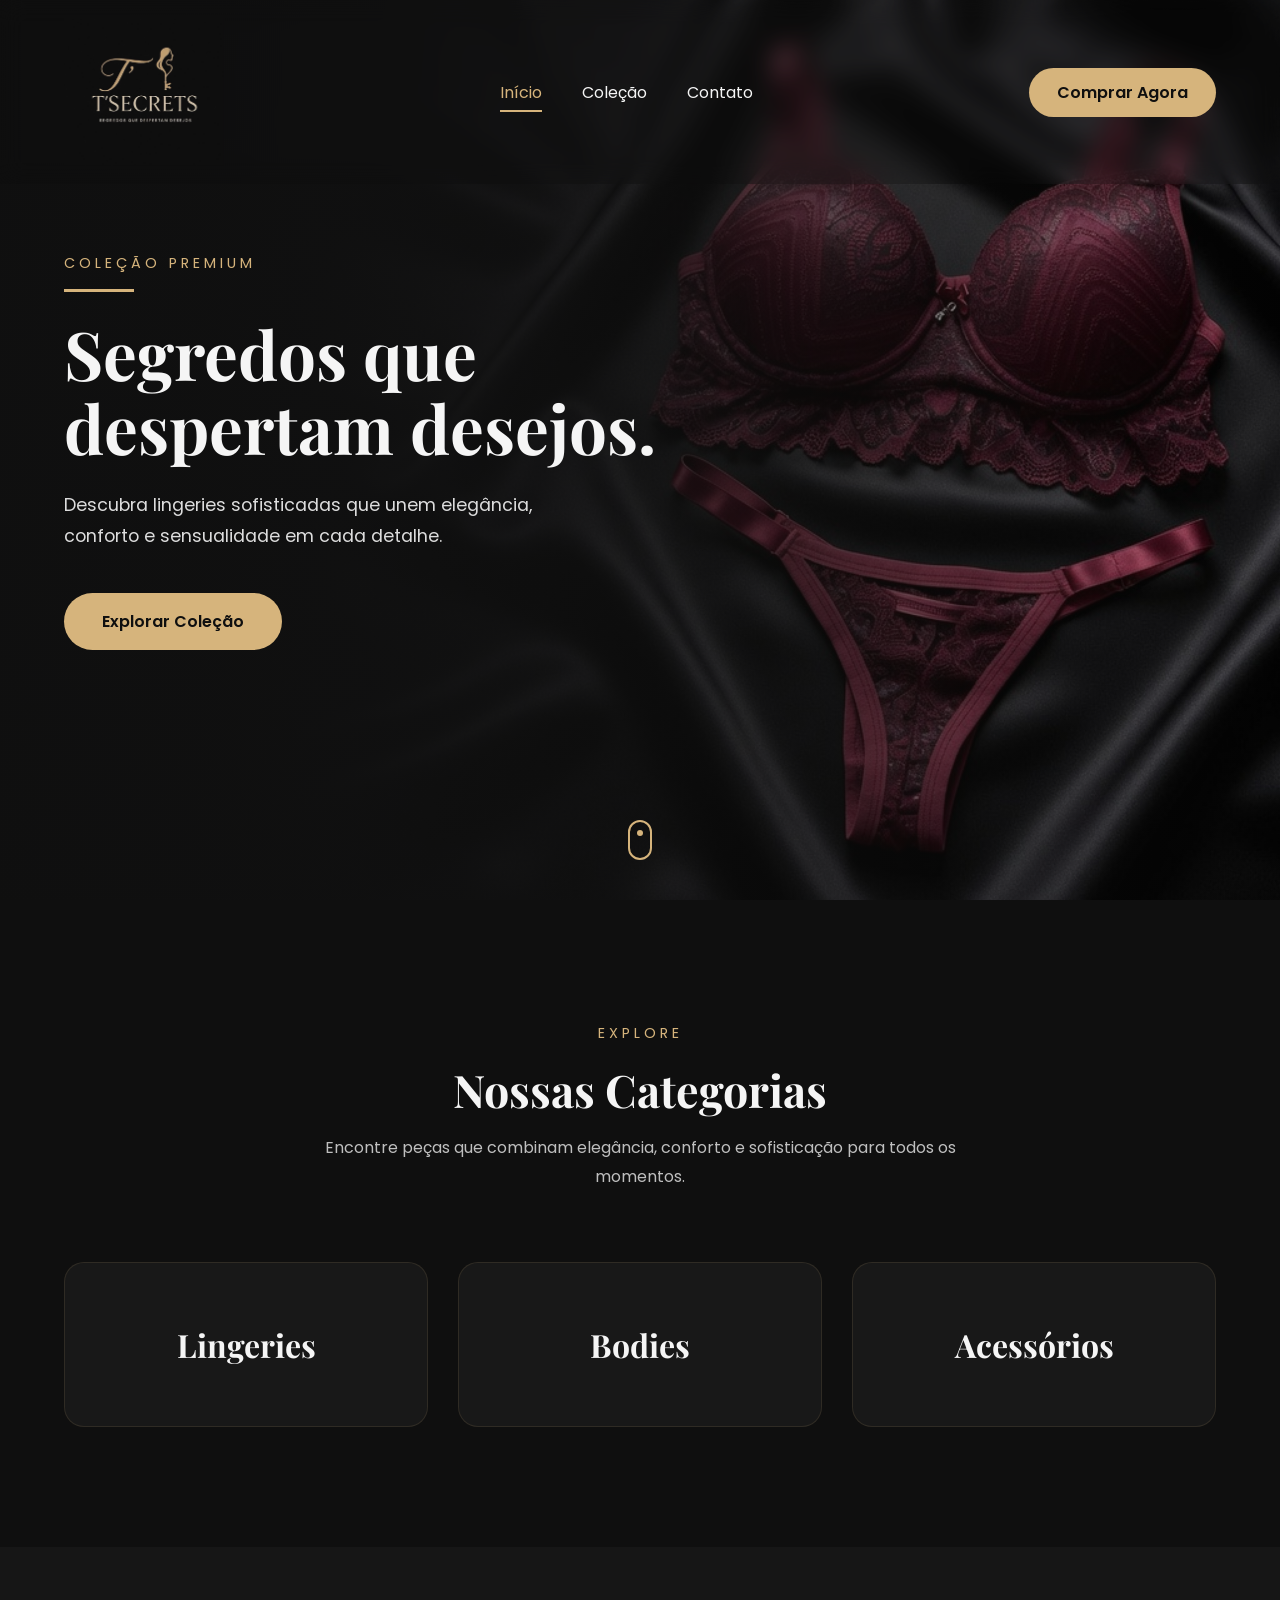
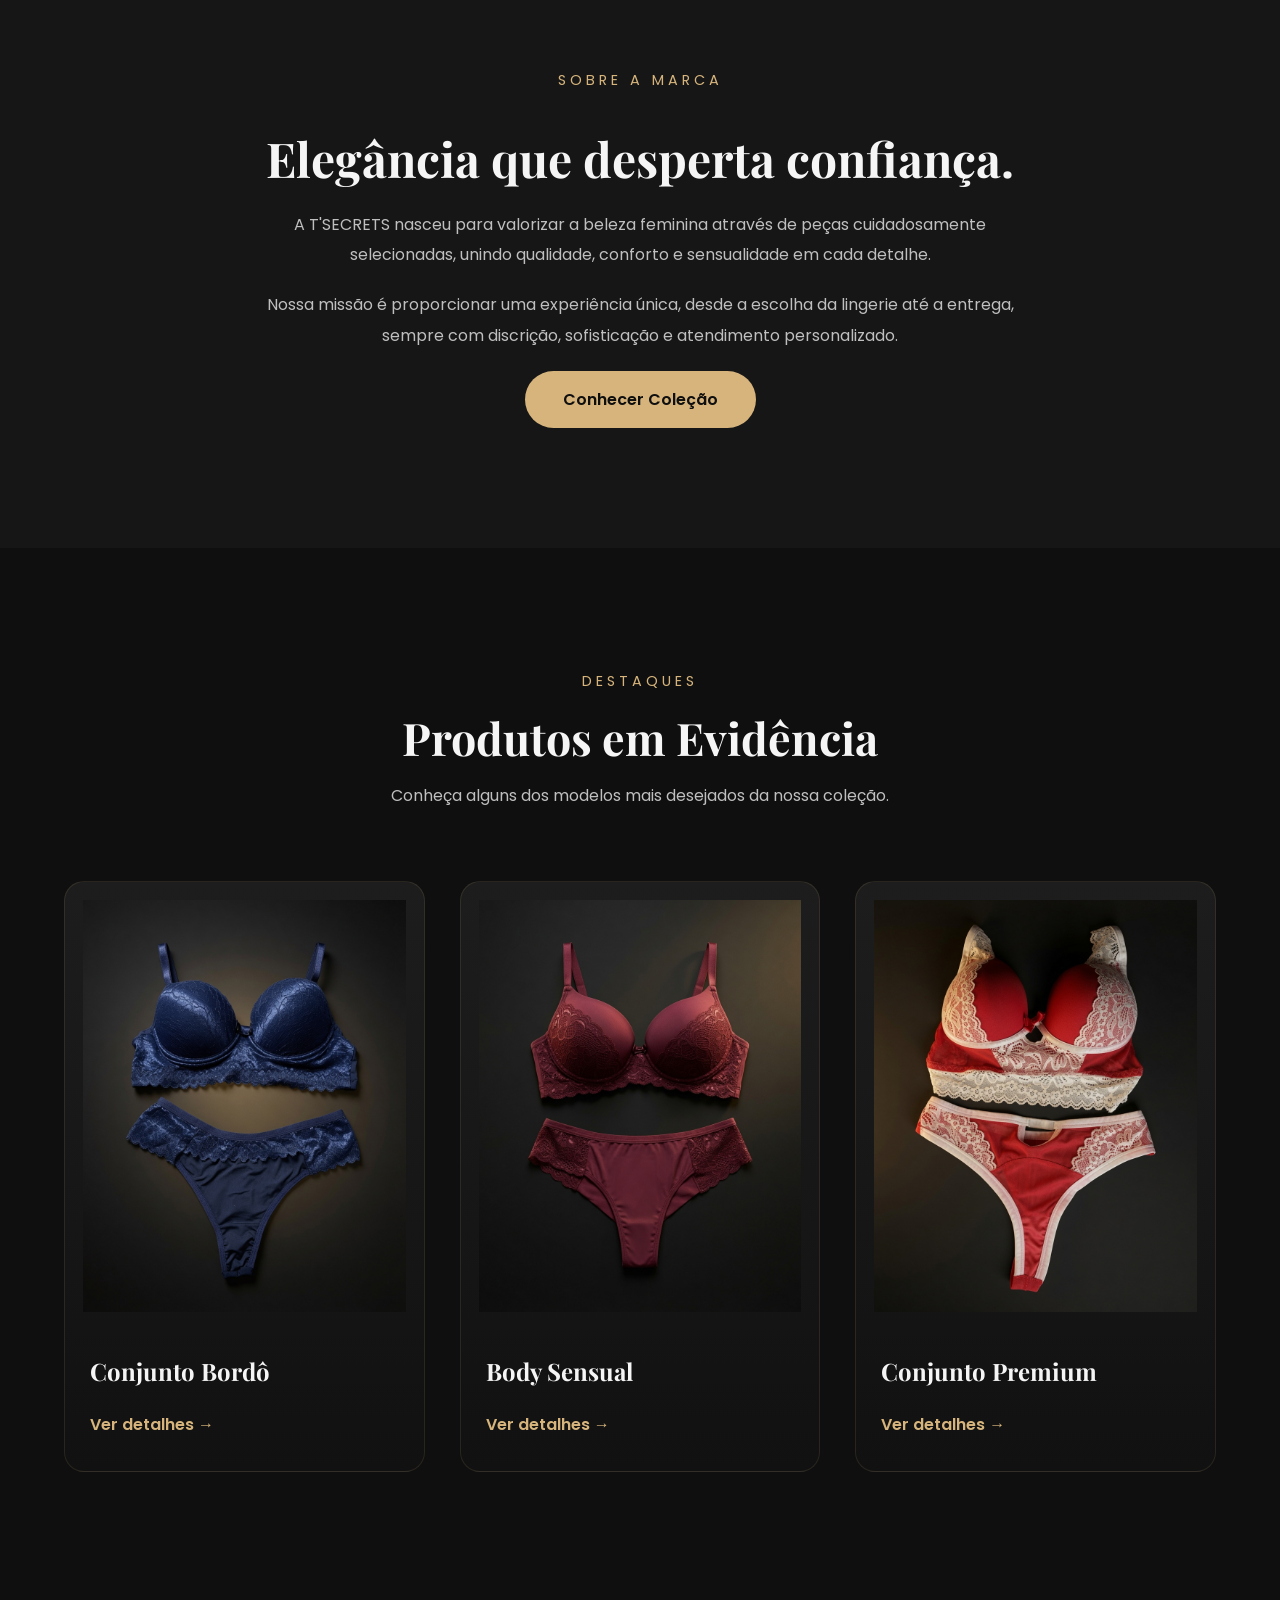
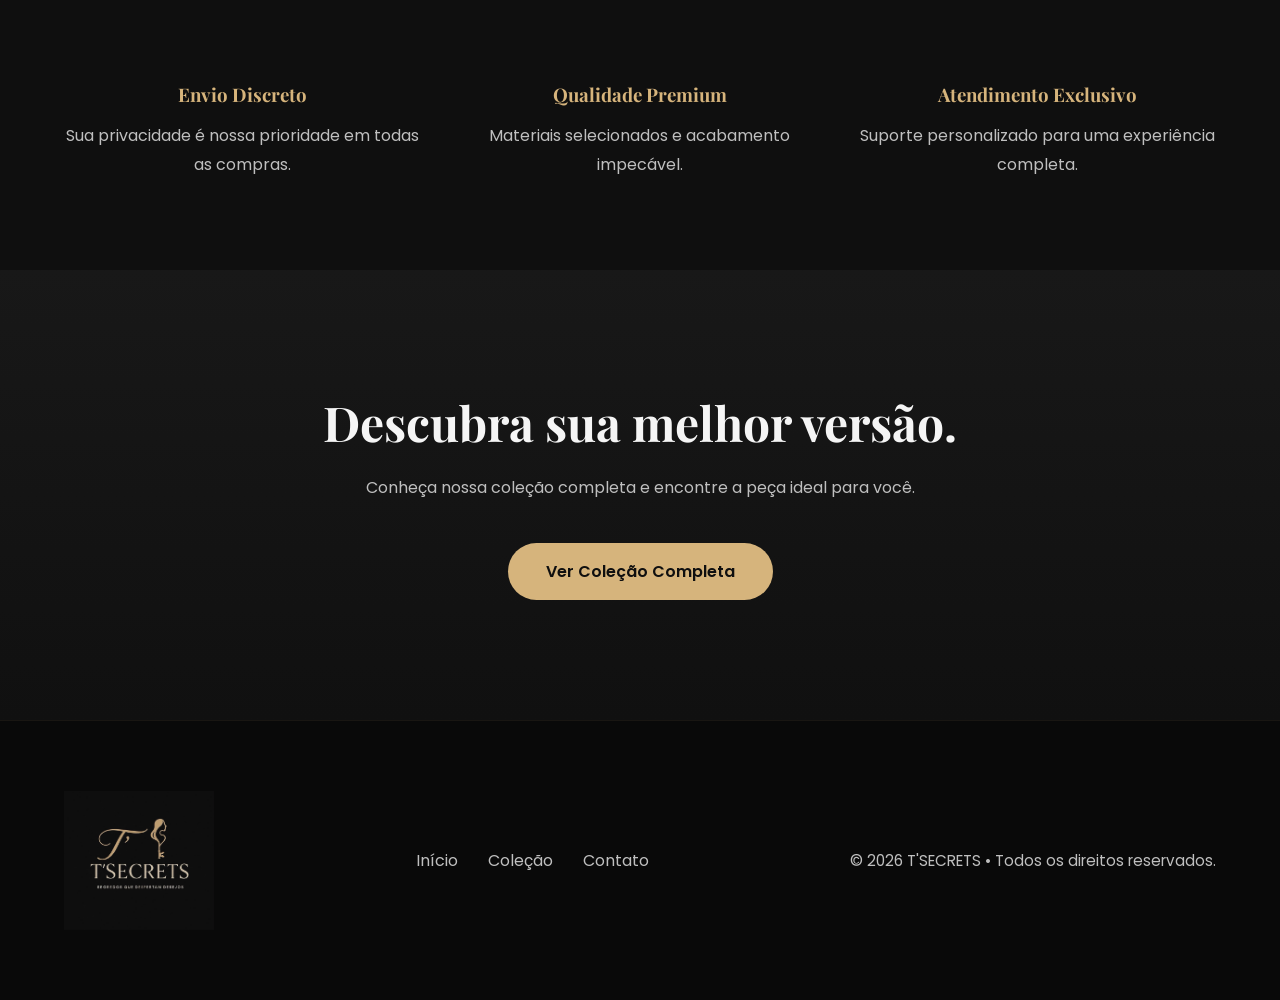
==== commit 04b63b49: "v1.5" ====
--- a/index.html
+++ b/index.html
@@ -30,7 +30,7 @@
             <ul>
 
                 <li>
-                    <a href="index.html" class="active">
+                    <a href="index.html" class="active" aria-current="page">
                         Início
                     </a>
                 </li>
@@ -229,6 +229,8 @@
                         <img
                             src="images/produto1.png"
                             alt="Conjunto Bordô"
+                            loading="lazy"
+                            decoding="async"
                             class="product-card__image">
 
                         <div class="product-card__content">
@@ -254,6 +256,8 @@
                         <img
                             src="images/produto2.png"
                             alt="Body Sensual"
+                            loading="lazy"
+                            decoding="async"
                             class="product-card__image">
 
                         <div class="product-card__content">
@@ -279,6 +283,8 @@
                         <img
                             src="images/produto3.png"
                             alt="Conjunto Premium"
+                            loading="lazy"
+                            decoding="async"
                             class="product-card__image">
 
                         <div class="product-card__content">
--- a/css/style.css
+++ b/css/style.css
@@ -6,6 +6,8 @@
 @import url("header.css");
 @import url("hero.css");
 @import url("cards.css");
+@import url("product.css");
+@import url("contact.css");
 @import url("sections.css");
 @import url("footer.css");
-@import url("responsive.css");+@import url("responsive.css");
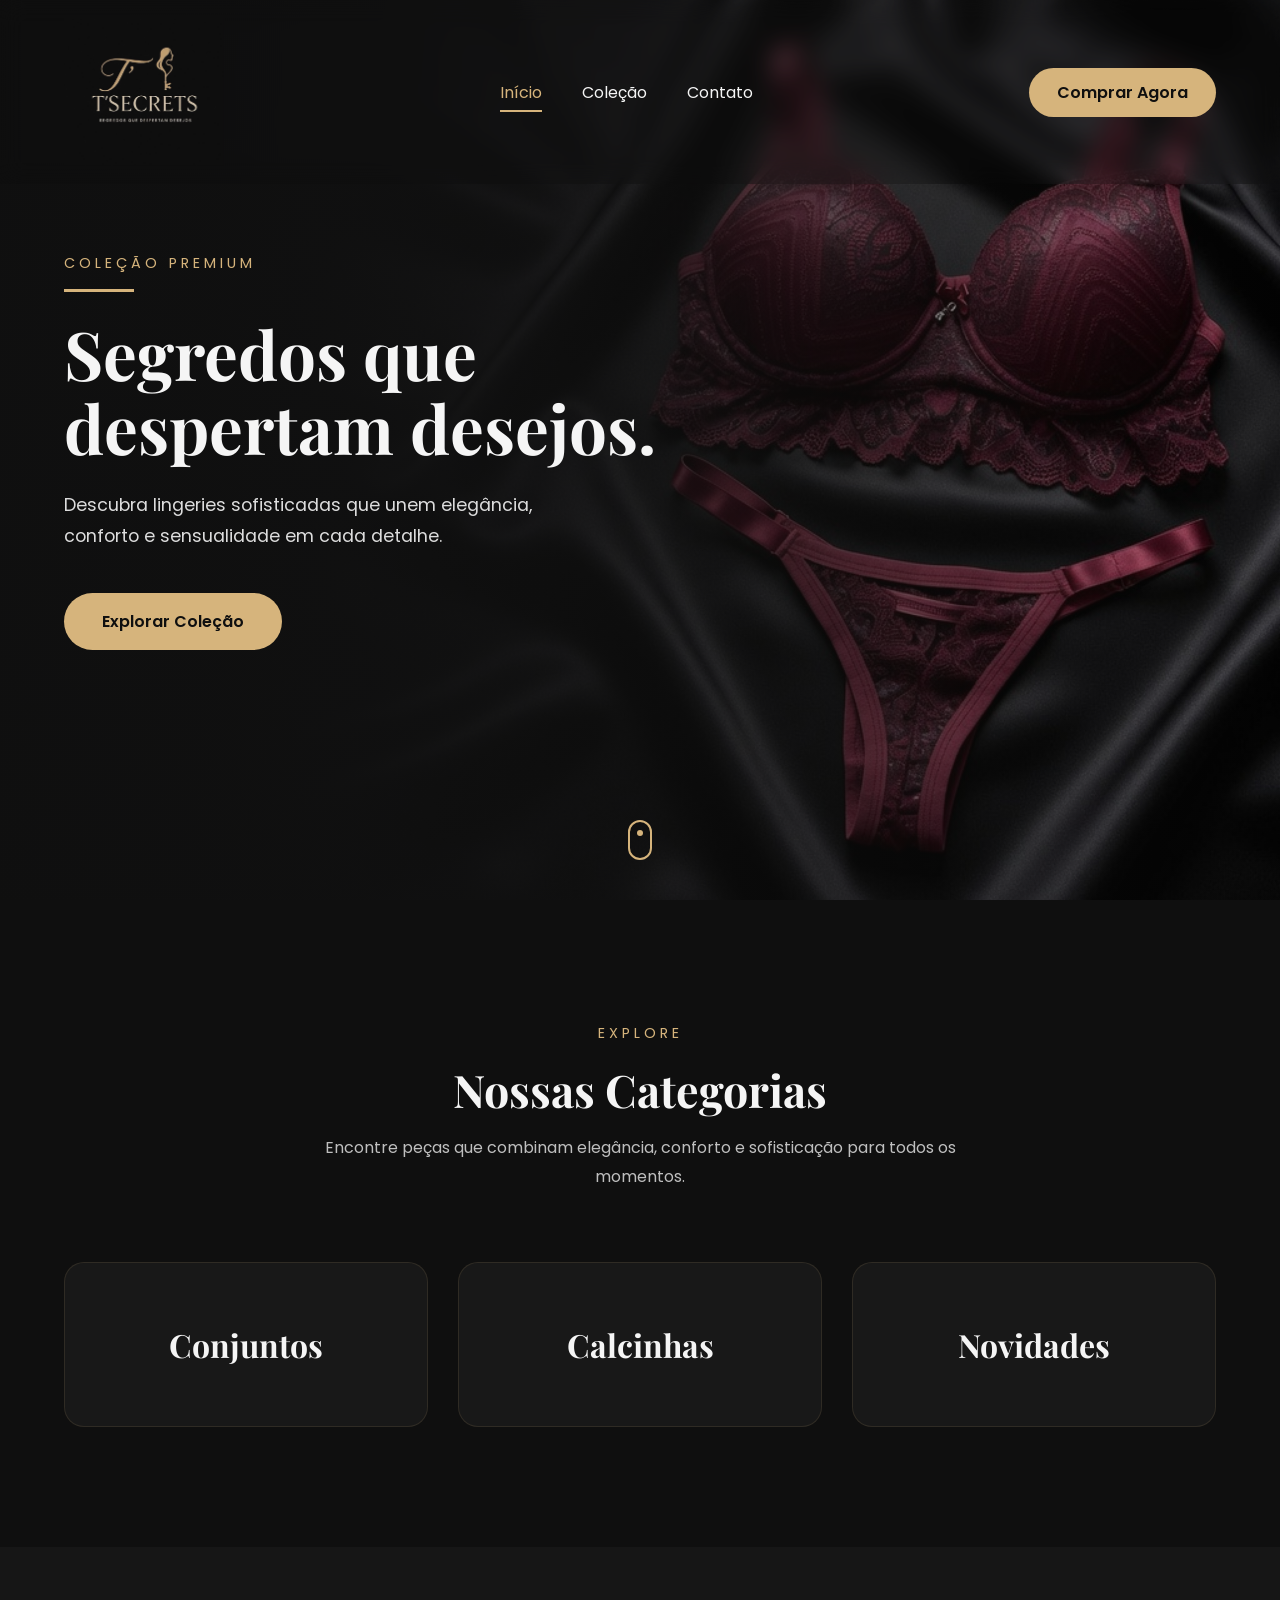
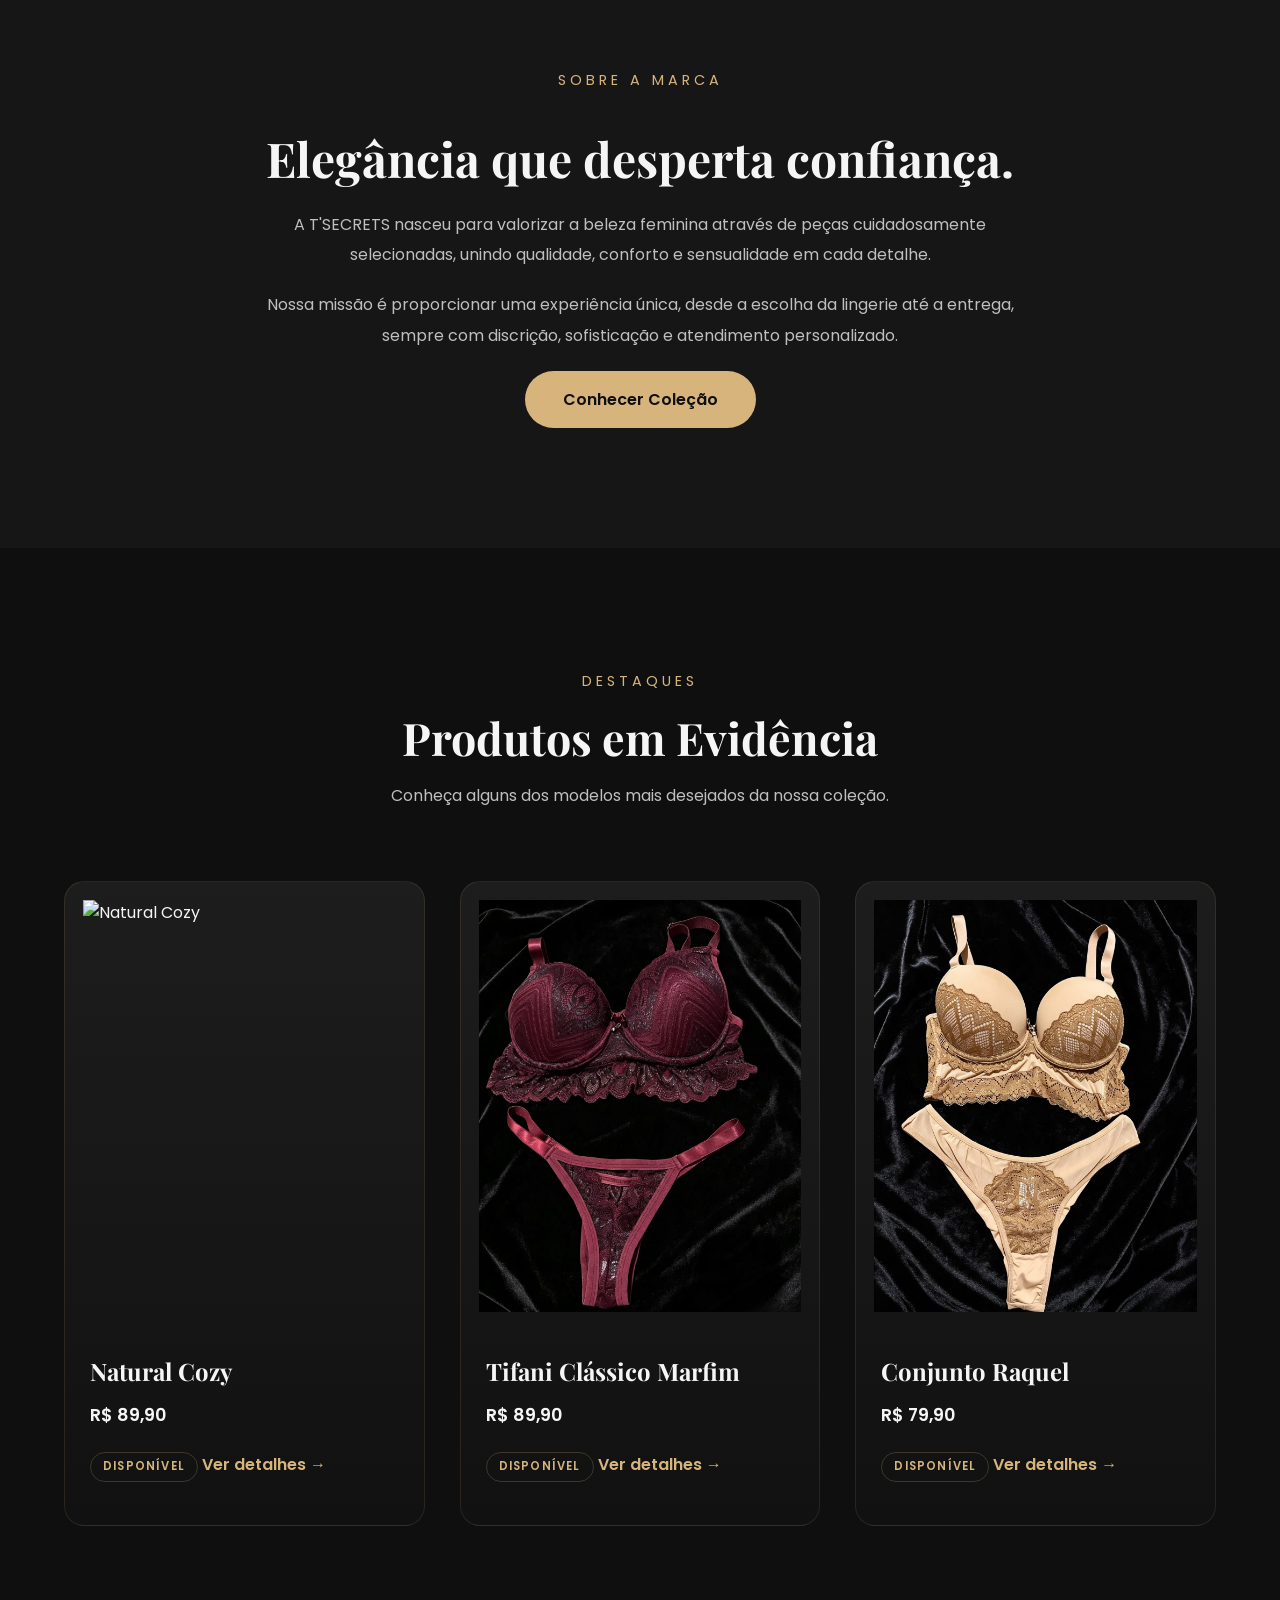
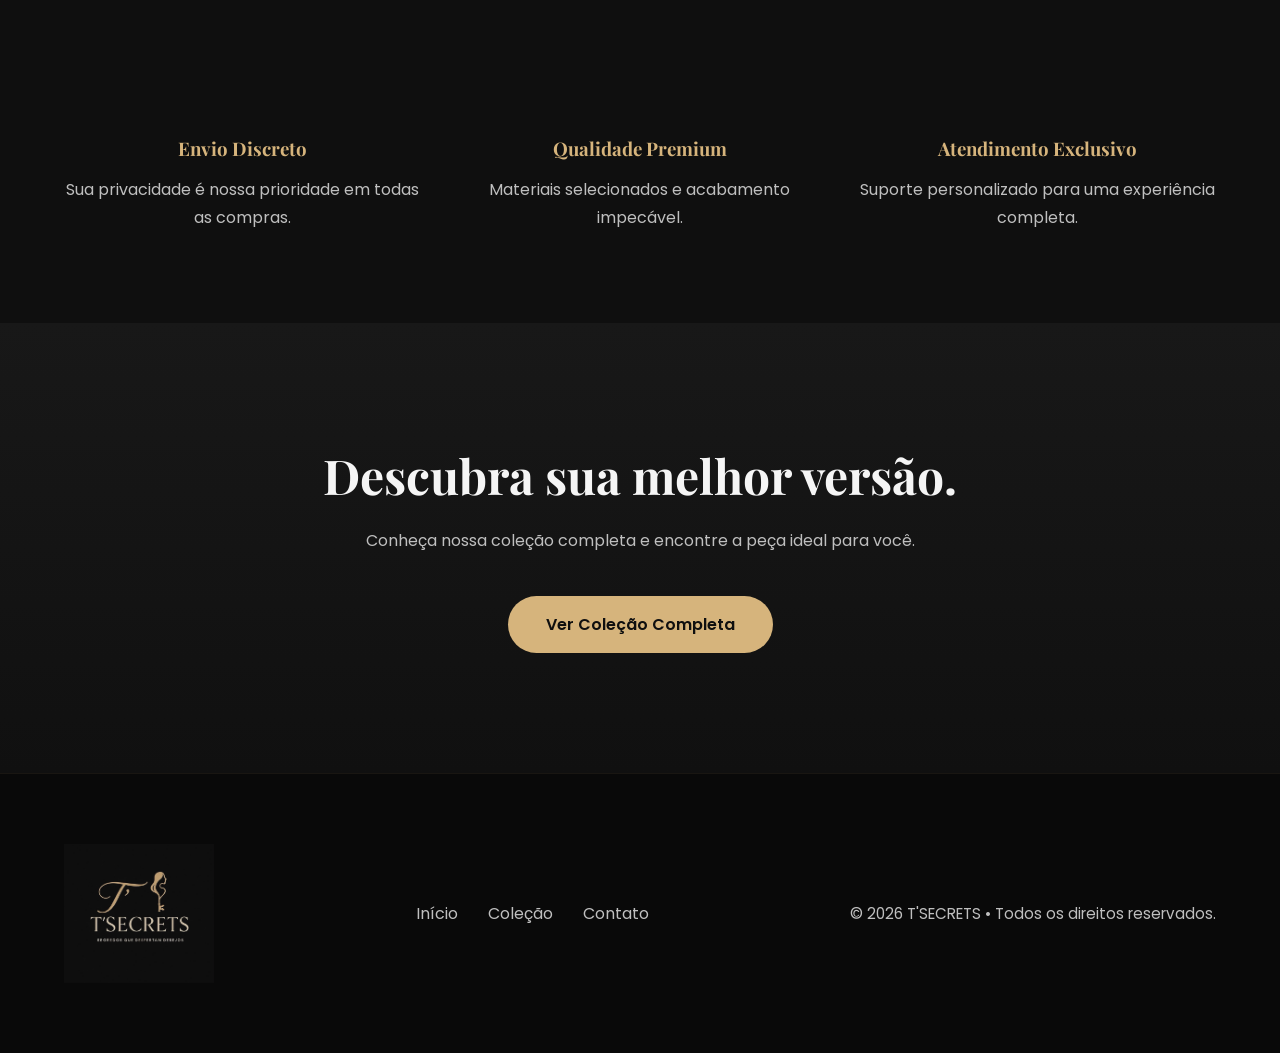
==== commit 6f85c52d: "v1.6.1" ====
--- a/index.html
+++ b/index.html
@@ -10,6 +10,8 @@
     <meta name="description"
         content="Lingeries e acessórios que despertam desejos. Elegância, conforto e sensualidade.">
 
+    <link rel="icon" type="image/png" href="images/favicon.png">
+    <link rel="apple-touch-icon" href="images/favicon.png">
     <link rel="stylesheet" href="css/style.css">
 </head>
 
@@ -144,19 +146,19 @@
 
                     <a href="colecao.html" class="category-card">
 
-                        <h3>Lingeries</h3>
+                        <h3>Conjuntos</h3>
 
                     </a>
 
                     <a href="colecao.html" class="category-card">
 
-                        <h3>Bodies</h3>
+                        <h3>Calcinhas</h3>
 
                     </a>
 
                     <a href="colecao.html" class="category-card">
 
-                        <h3>Acessórios</h3>
+                        <h3>Novidades</h3>
 
                     </a>
 
@@ -224,11 +226,11 @@
 
                 <div class="product-grid">
 
-                    <article class="product-card">
+                    <article class="product-card" data-status="available">
 
                         <img
-                            src="images/produto1.png"
-                            alt="Conjunto Bordô"
+                            src="images/natural-cozy.png"
+                            alt="Natural Cozy"
                             loading="lazy"
                             decoding="async"
                             class="product-card__image">
@@ -236,11 +238,19 @@
                         <div class="product-card__content">
 
                             <h3 class="product-card__title">
-                                Conjunto Bordô
+                                Natural Cozy
                             </h3>
 
+                            <span class="product-card__price">
+                                R$ 89,90
+                            </span>
+
+                            <span class="product-card__status">
+                                Disponível
+                            </span>
+
                             <a
-                                href="produto.html"
+                                href="produto.html?produto=natural-cozy"
                                 class="product-card__link">
 
                                 Ver detalhes →
@@ -251,11 +261,11 @@
 
                     </article>
 
-                    <article class="product-card">
+                    <article class="product-card" data-status="available">
 
                         <img
-                            src="images/produto2.png"
-                            alt="Body Sensual"
+                            src="images/tifani-classico-marfim.png"
+                            alt="Tifani Clássico Marfim"
                             loading="lazy"
                             decoding="async"
                             class="product-card__image">
@@ -263,11 +273,19 @@
                         <div class="product-card__content">
 
                             <h3 class="product-card__title">
-                                Body Sensual
+                                Tifani Clássico Marfim
                             </h3>
 
+                            <span class="product-card__price">
+                                R$ 89,90
+                            </span>
+
+                            <span class="product-card__status">
+                                Disponível
+                            </span>
+
                             <a
-                                href="produto.html"
+                                href="produto.html?produto=tifani-classico-marfim"
                                 class="product-card__link">
 
                                 Ver detalhes →
@@ -278,11 +296,11 @@
 
                     </article>
 
-                    <article class="product-card">
+                    <article class="product-card" data-status="available">
 
                         <img
-                            src="images/produto3.png"
-                            alt="Conjunto Premium"
+                            src="images/conjunto-raquel.png"
+                            alt="Conjunto Raquel"
                             loading="lazy"
                             decoding="async"
                             class="product-card__image">
@@ -290,11 +308,19 @@
                         <div class="product-card__content">
 
                             <h3 class="product-card__title">
-                                Conjunto Premium
+                                Conjunto Raquel
                             </h3>
 
+                            <span class="product-card__price">
+                                R$ 79,90
+                            </span>
+
+                            <span class="product-card__status">
+                                Disponível
+                            </span>
+
                             <a
-                                href="produto.html"
+                                href="produto.html?produto=conjunto-raquel"
                                 class="product-card__link">
 
                                 Ver detalhes →
